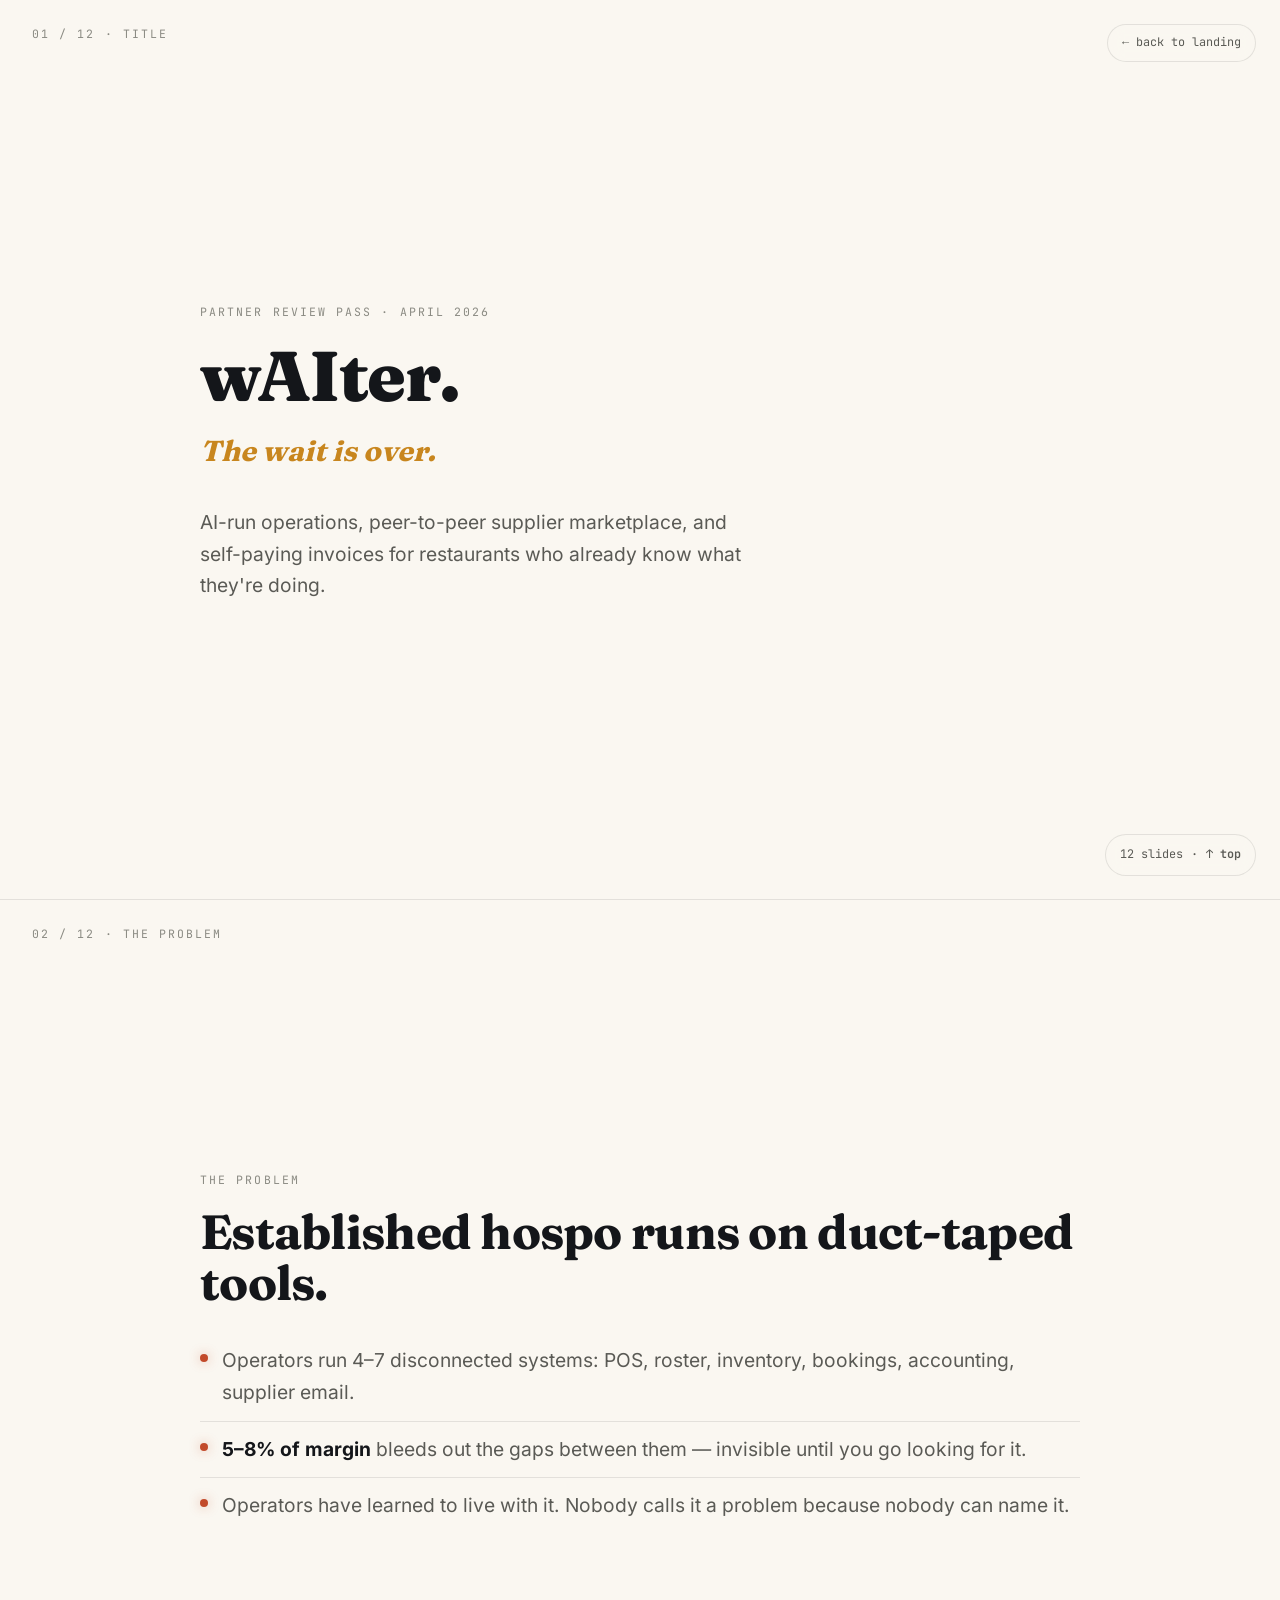
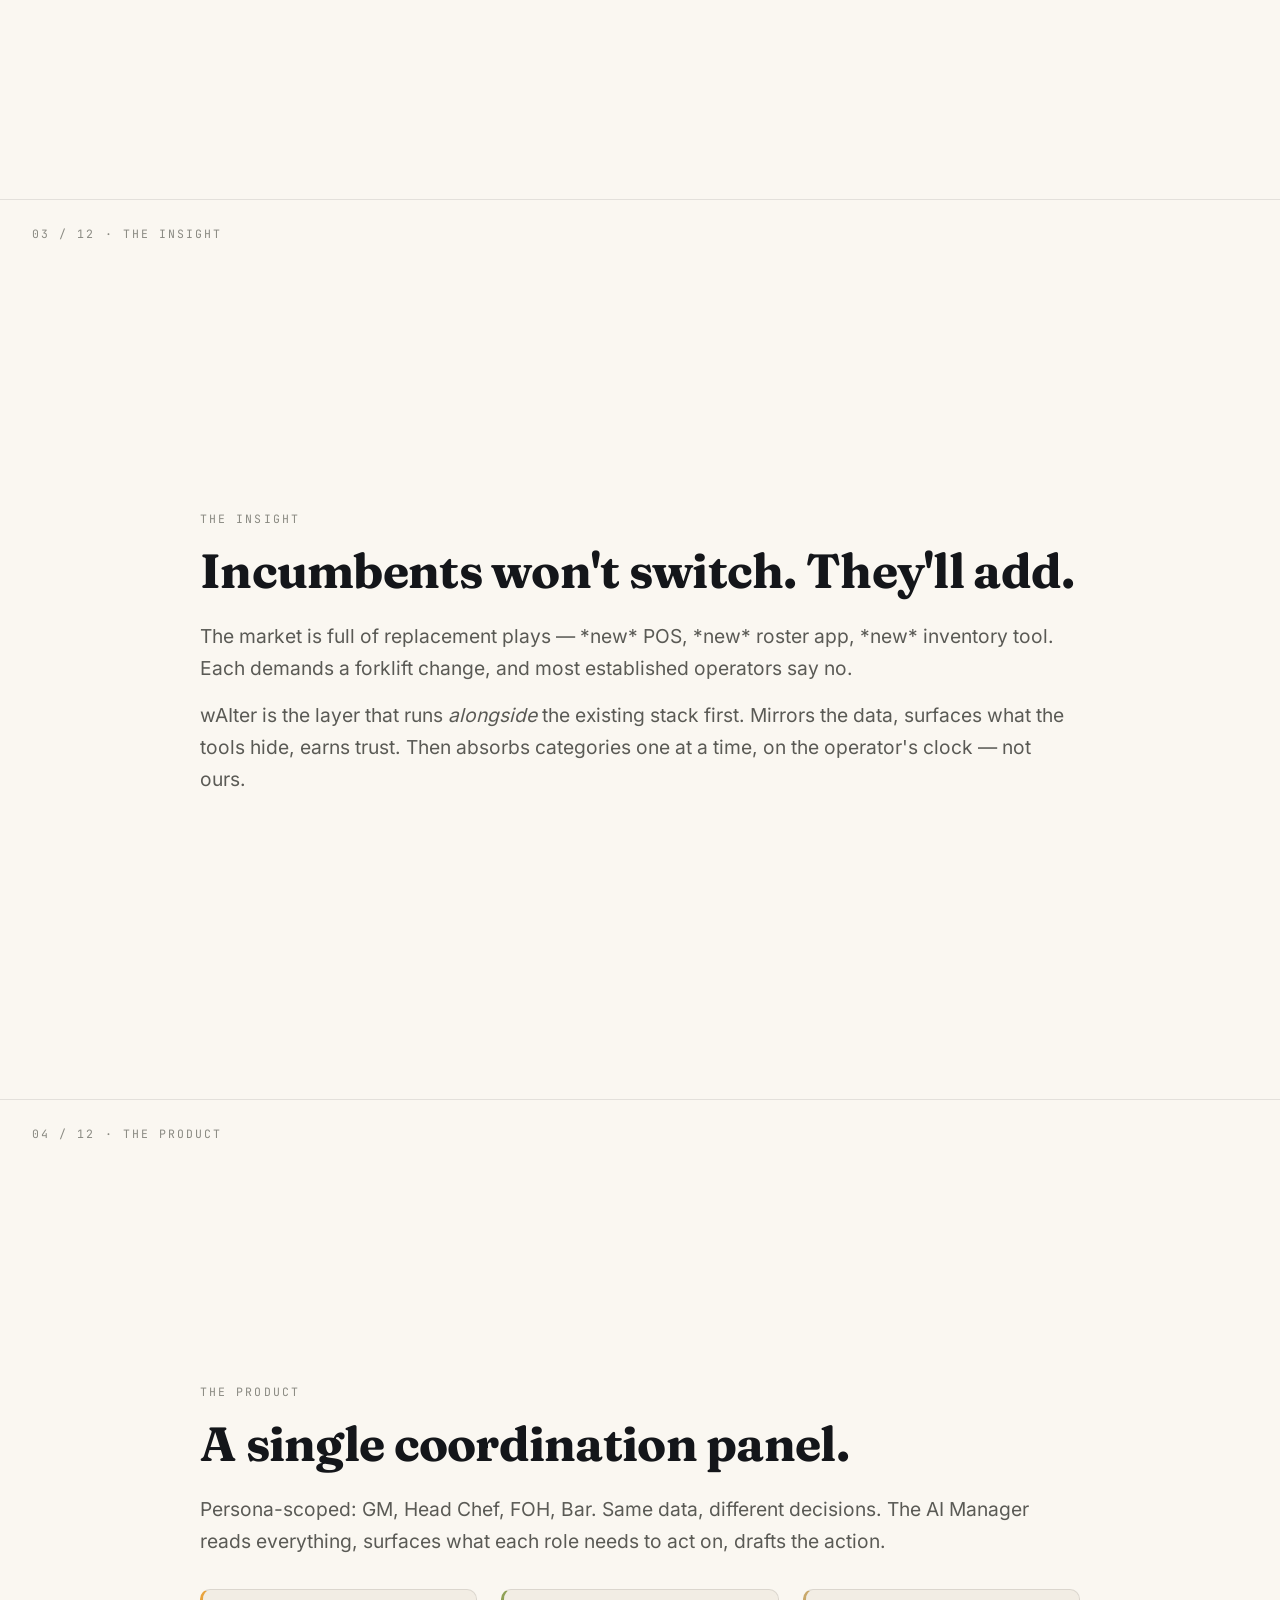
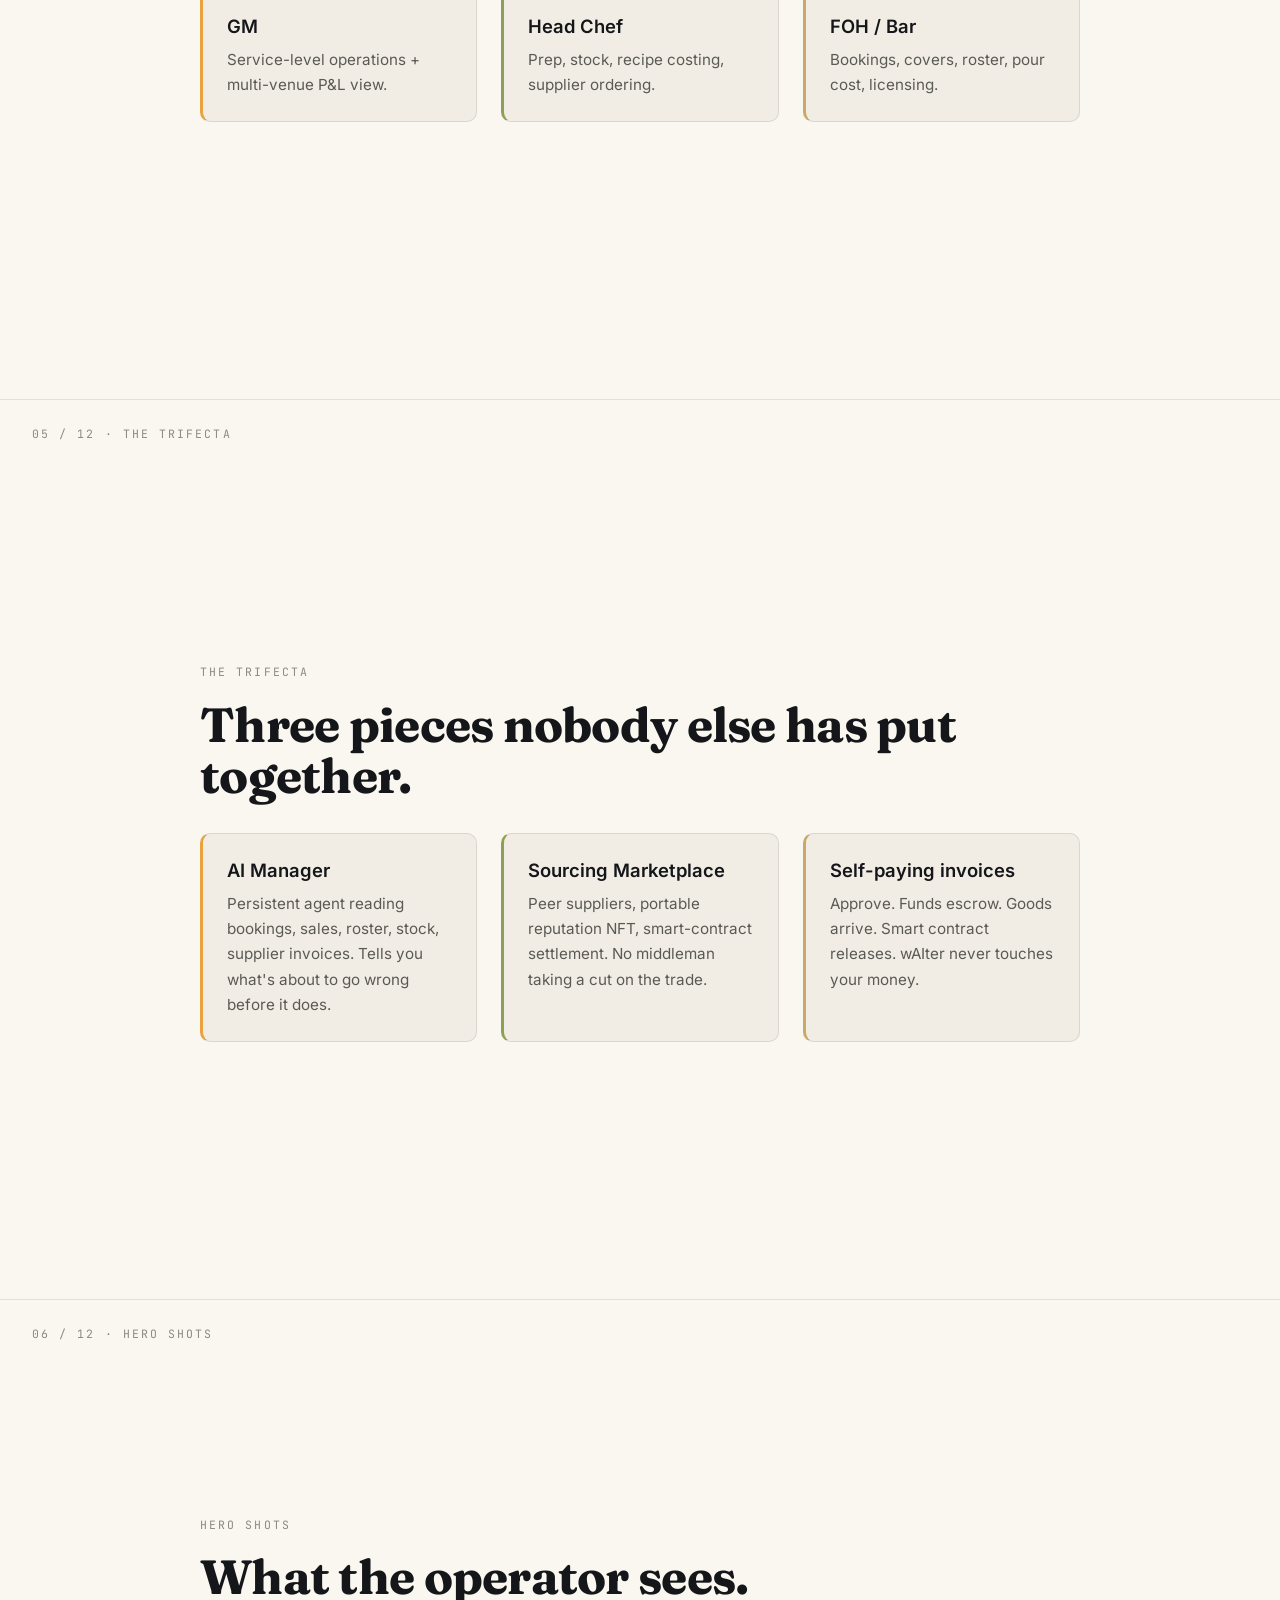
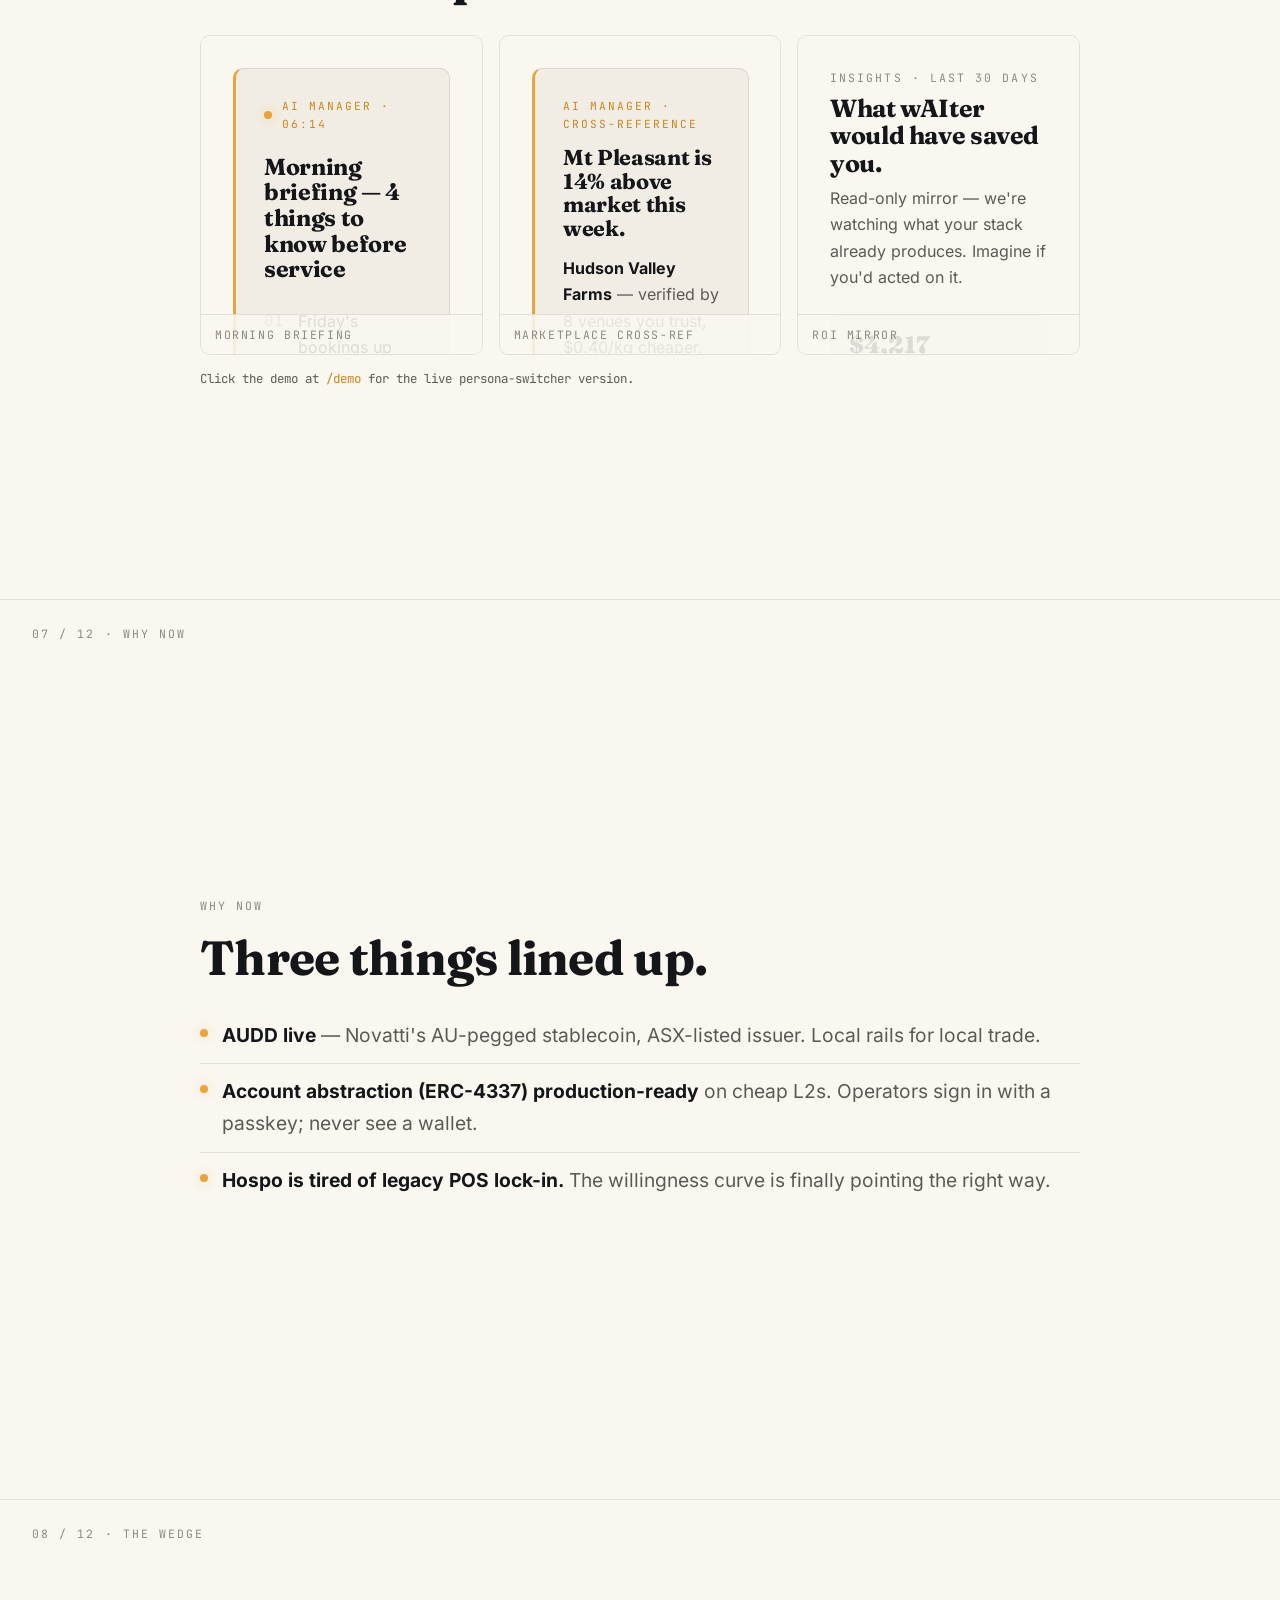
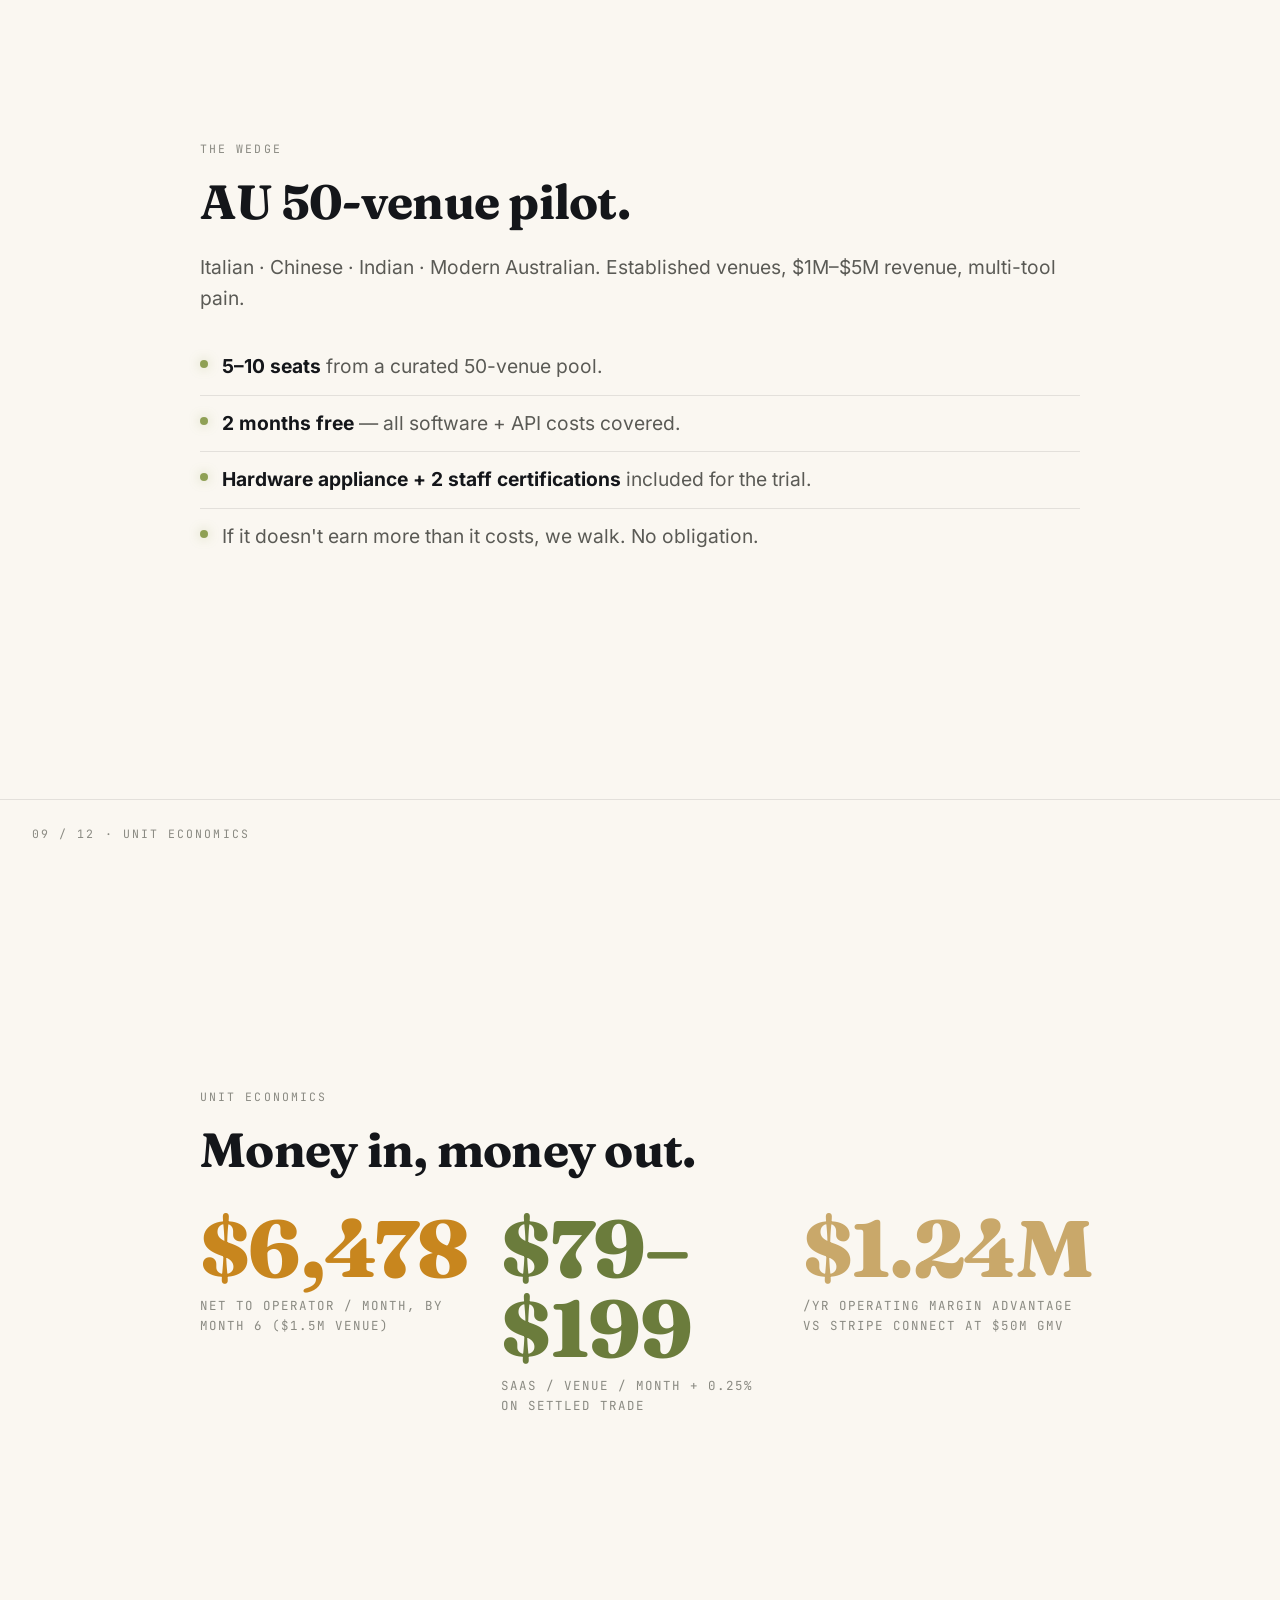
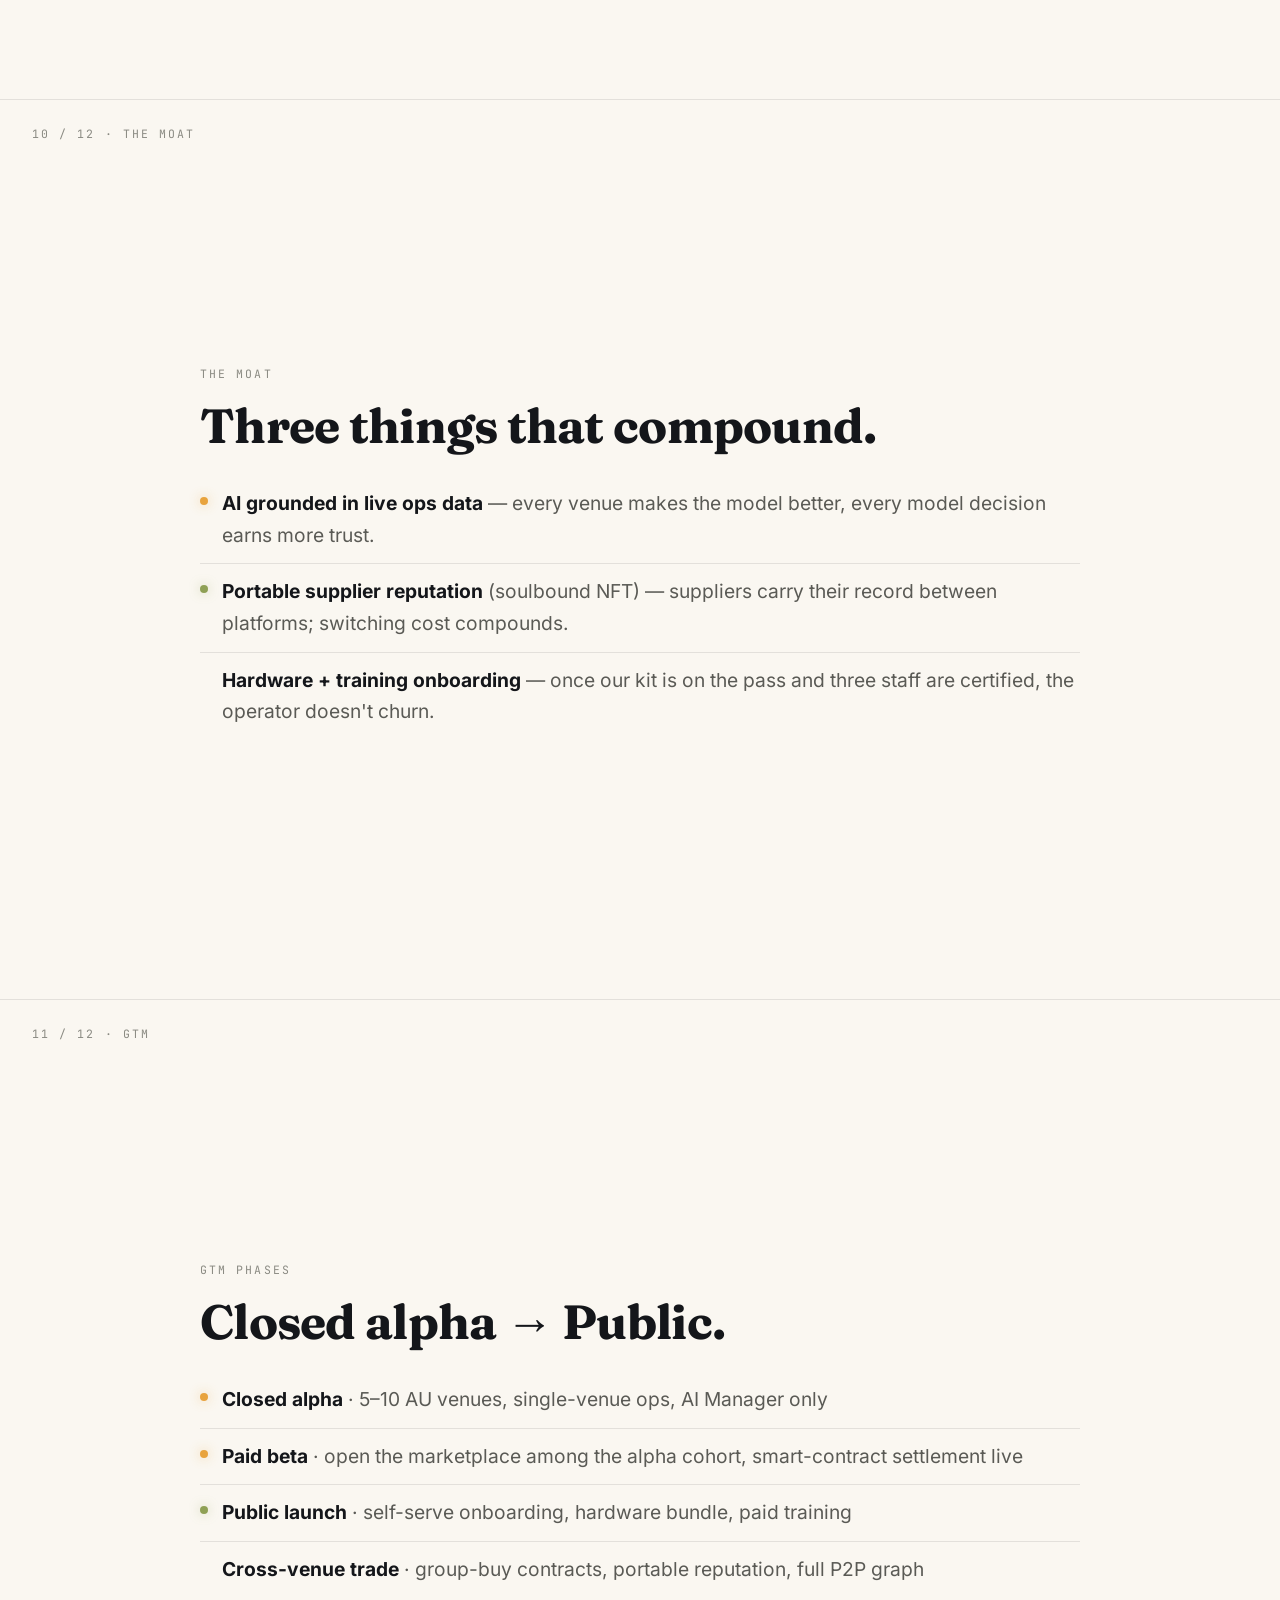
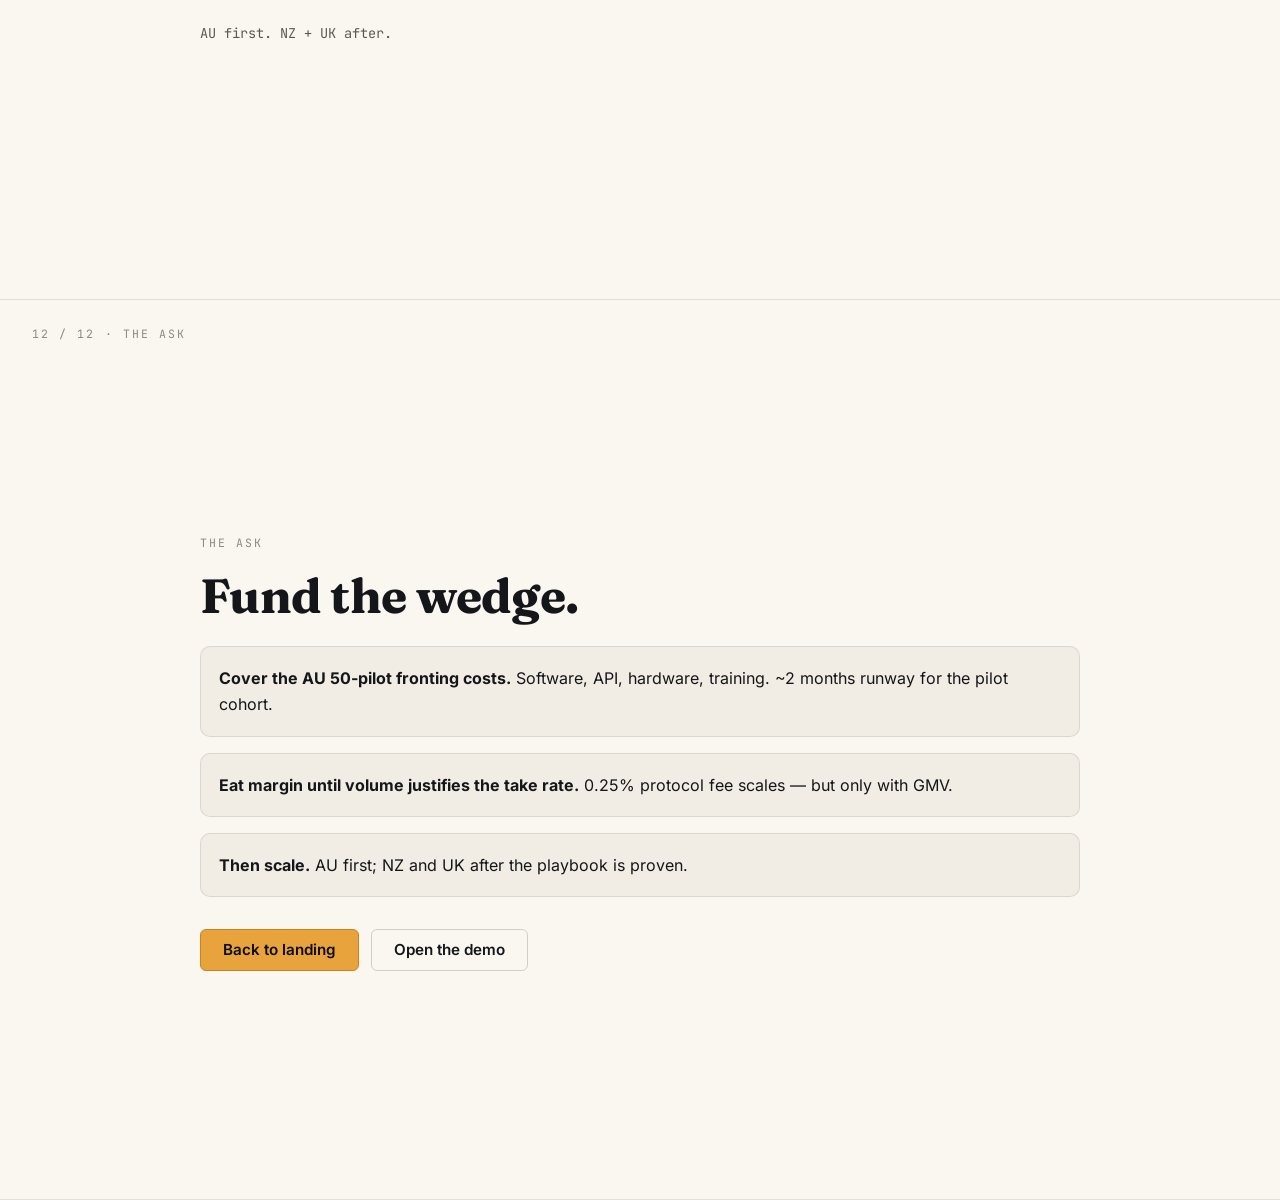
==== deck/index.html @ 63f0098a "feat(site): Phase 2 — landing + interactive demo + 12-slide deck Three artefacts shipped on the Mise" ====
<!DOCTYPE html>
<html lang="en">
<head>
  <meta charset="UTF-8">
  <meta name="viewport" content="width=device-width, initial-scale=1">
  <meta http-equiv="Content-Security-Policy" content="default-src 'self'; img-src 'self' data:; style-src 'self' 'unsafe-inline'; script-src 'self'; font-src 'self'; connect-src 'self'; frame-src 'self'; frame-ancestors 'none'; worker-src 'none'; base-uri 'self'; form-action 'self'; object-src 'none'; upgrade-insecure-requests">
  <meta name="referrer" content="no-referrer">
  <meta http-equiv="X-Content-Type-Options" content="nosniff">
  <meta name="description" content="wAIter — partner review pass. The wait is over.">
  <title>wAIter — deck · partner review pass</title>
  <link rel="stylesheet" href="../assets/styles.css">
  <link rel="icon" href="data:image/svg+xml,%3Csvg xmlns='http://www.w3.org/2000/svg' viewBox='0 0 24 24'%3E%3Ctext x='3' y='19' font-family='Georgia,serif' font-weight='800' font-size='20' fill='%230B0D0E'%3Ew%3Ctspan fill='%23E8A33D'%3EAI%3C/tspan%3E%3C/text%3E%3C/svg%3E">
  <style>
    html, body { height: 100%; }
    body { overflow-y: auto; scroll-snap-type: y mandatory; }
    @media (prefers-reduced-motion: reduce) {
      body { scroll-snap-type: none; }
    }

    .slide {
      min-height: 100vh; min-height: 100dvh;
      scroll-snap-align: start; scroll-snap-stop: always;
      padding: clamp(48px, 8vh, 96px) var(--space-5);
      display: flex; flex-direction: column; justify-content: center;
      position: relative;
      border-bottom: 1px solid var(--border);
    }
    .slide-num {
      position: absolute; top: 24px; left: 32px;
      font-family: var(--mono); font-size: 0.72rem; letter-spacing: 0.18em;
      color: var(--dim); text-transform: uppercase;
    }
    .slide-content { max-width: 880px; margin: 0 auto; width: 100%; }

    h1.slide-h { font-size: clamp(2.6rem, 6vw, 4.4rem); line-height: 1.02; margin: var(--space-4) 0 var(--space-5); }
    h2.slide-h { font-size: clamp(1.9rem, 4.4vw, 3rem); line-height: 1.06; margin: var(--space-4) 0 var(--space-5); }
    .slide p, .slide li { font-size: clamp(1.05rem, 1.8vw, 1.2rem); line-height: 1.65; color: var(--muted); }
    .slide ul { list-style: none; padding-left: 0; margin-top: var(--space-5); }
    .slide ul li { padding: 12px 0; border-bottom: 1px solid var(--border); display: flex; gap: 14px; align-items: flex-start; }
    .slide ul li:last-child { border-bottom: none; }
    .slide ul li .dot { margin-top: 9px; }

    .deck-bigstat { font-family: var(--display); font-weight: 800; font-size: clamp(3rem, 8vw, 5rem); line-height: 1; letter-spacing: -0.02em; color: var(--saffron-deep); }
    .deck-bigstat-lbl { font-family: var(--mono); font-size: 0.78rem; letter-spacing: 0.16em; color: var(--dim); text-transform: uppercase; margin-top: 8px; }

    .three-up { display: grid; grid-template-columns: repeat(auto-fit, minmax(220px, 1fr)); gap: var(--space-5); margin-top: var(--space-6); }
    .three-up .card h3 { margin-bottom: 8px; }
    .three-up .card p { font-size: 0.95rem; }

    .hero-shots { display: grid; grid-template-columns: repeat(auto-fit, minmax(280px, 1fr)); gap: var(--space-4); margin-top: var(--space-6); }
    .hero-shot { border: 1px solid var(--border); border-radius: var(--radius-3); overflow: hidden; height: 320px; position: relative; }
    .hero-shot iframe { width: 100%; height: 100%; border: 0; display: block; }
    .hero-shot-label { position: absolute; bottom: 0; left: 0; right: 0; background: color-mix(in srgb, var(--bg) 88%, transparent); padding: 10px 14px; font-family: var(--mono); font-size: 0.72rem; letter-spacing: 0.14em; color: var(--dim); text-transform: uppercase; border-top: 1px solid var(--border); }

    .deck-nav {
      position: fixed; bottom: 24px; right: 24px; z-index: 50;
      display: flex; gap: 8px; padding: 10px 14px;
      background: color-mix(in srgb, var(--bg) 88%, transparent);
      border: 1px solid var(--border); border-radius: var(--radius-pill);
      backdrop-filter: blur(8px); -webkit-backdrop-filter: blur(8px);
    }
    .deck-nav .mono { font-size: 0.74rem; color: var(--muted); }
    .deck-nav a { color: var(--saffron-deep); font-weight: 600; }

    .deck-home {
      position: fixed; top: 24px; right: 24px; z-index: 50;
      font-family: var(--mono); font-size: 0.74rem; color: var(--muted);
      padding: 8px 14px; border: 1px solid var(--border); border-radius: var(--radius-pill);
      background: color-mix(in srgb, var(--bg) 88%, transparent);
      backdrop-filter: blur(8px); -webkit-backdrop-filter: blur(8px);
    }
    .deck-home:hover { color: var(--text); border-color: var(--text); }

    .ask-grid { display: grid; gap: var(--space-4); margin-top: var(--space-5); }
    .ask-row { padding: 18px; border: 1px solid var(--border); border-radius: var(--radius-3); background: var(--surface); }
    .ask-row strong { color: var(--text); }
  </style>
</head>
<body>
  <a href="../" class="deck-home" rel="prev">← back to landing</a>

  <article>

    <!-- 1. TITLE -->
    <section class="slide" id="s-1">
      <div class="slide-num">01 / 12 · TITLE</div>
      <div class="slide-content">
        <span class="eyebrow">PARTNER REVIEW PASS · APRIL 2026</span>
        <h1 class="slide-h serif">wAIter.</h1>
        <p style="font-family: var(--display); font-style: italic; font-size: clamp(1.3rem, 3vw, 1.8rem); color: var(--saffron-deep); margin-top: -8px;">The wait is over.</p>
        <p style="margin-top: 32px; max-width: 560px;">AI-run operations, peer-to-peer supplier marketplace, and self-paying invoices for restaurants who already know what they're doing.</p>
      </div>
    </section>

    <!-- 2. PROBLEM -->
    <section class="slide" id="s-2">
      <div class="slide-num">02 / 12 · THE PROBLEM</div>
      <div class="slide-content">
        <span class="eyebrow">THE PROBLEM</span>
        <h2 class="slide-h serif">Established hospo runs on duct-taped tools.</h2>
        <ul>
          <li><span class="dot dot-ember" aria-hidden="true"></span><span>Operators run 4–7 disconnected systems: POS, roster, inventory, bookings, accounting, supplier email.</span></li>
          <li><span class="dot dot-ember" aria-hidden="true"></span><span><strong style="color: var(--text);">5–8% of margin</strong> bleeds out the gaps between them — invisible until you go looking for it.</span></li>
          <li><span class="dot dot-ember" aria-hidden="true"></span><span>Operators have learned to live with it. Nobody calls it a problem because nobody can name it.</span></li>
        </ul>
      </div>
    </section>

    <!-- 3. INSIGHT -->
    <section class="slide" id="s-3">
      <div class="slide-num">03 / 12 · THE INSIGHT</div>
      <div class="slide-content">
        <span class="eyebrow">THE INSIGHT</span>
        <h2 class="slide-h serif">Incumbents won't switch. They'll add.</h2>
        <p>The market is full of replacement plays — *new* POS, *new* roster app, *new* inventory tool. Each demands a forklift change, and most established operators say no.</p>
        <p style="margin-top: 16px;">wAIter is the layer that runs <em>alongside</em> the existing stack first. Mirrors the data, surfaces what the tools hide, earns trust. Then absorbs categories one at a time, on the operator's clock — not ours.</p>
      </div>
    </section>

    <!-- 4. PRODUCT -->
    <section class="slide" id="s-4">
      <div class="slide-num">04 / 12 · THE PRODUCT</div>
      <div class="slide-content">
        <span class="eyebrow">THE PRODUCT</span>
        <h2 class="slide-h serif">A single coordination panel.</h2>
        <p>Persona-scoped: GM, Head Chef, FOH, Bar. Same data, different decisions. The AI Manager reads everything, surfaces what each role needs to act on, drafts the action.</p>
        <div class="three-up">
          <div class="card card-saffron"><h3>GM</h3><p class="muted">Service-level operations + multi-venue P&amp;L view.</p></div>
          <div class="card card-olive"><h3>Head Chef</h3><p class="muted">Prep, stock, recipe costing, supplier ordering.</p></div>
          <div class="card card-brass"><h3>FOH / Bar</h3><p class="muted">Bookings, covers, roster, pour cost, licensing.</p></div>
        </div>
      </div>
    </section>

    <!-- 5. TRIFECTA -->
    <section class="slide" id="s-5">
      <div class="slide-num">05 / 12 · THE TRIFECTA</div>
      <div class="slide-content">
        <span class="eyebrow">THE TRIFECTA</span>
        <h2 class="slide-h serif">Three pieces nobody else has put together.</h2>
        <div class="three-up">
          <div class="card card-saffron">
            <h3>AI Manager</h3>
            <p class="muted">Persistent agent reading bookings, sales, roster, stock, supplier invoices. Tells you what's about to go wrong before it does.</p>
          </div>
          <div class="card card-olive">
            <h3>Sourcing Marketplace</h3>
            <p class="muted">Peer suppliers, portable reputation NFT, smart-contract settlement. No middleman taking a cut on the trade.</p>
          </div>
          <div class="card card-brass">
            <h3>Self-paying invoices</h3>
            <p class="muted">Approve. Funds escrow. Goods arrive. Smart contract releases. wAIter never touches your money.</p>
          </div>
        </div>
      </div>
    </section>

    <!-- 6. HERO SHOTS -->
    <section class="slide" id="s-6">
      <div class="slide-num">06 / 12 · HERO SHOTS</div>
      <div class="slide-content">
        <span class="eyebrow">HERO SHOTS</span>
        <h2 class="slide-h serif">What the operator sees.</h2>
        <div class="hero-shots">
          <div class="hero-shot">
            <iframe src="../assets/sample-screens/morning-briefing.html" title="Morning briefing" loading="lazy" sandbox="allow-same-origin"></iframe>
            <div class="hero-shot-label">MORNING BRIEFING</div>
          </div>
          <div class="hero-shot">
            <iframe src="../assets/sample-screens/marketplace.html" title="Marketplace cross-reference" loading="lazy" sandbox="allow-same-origin"></iframe>
            <div class="hero-shot-label">MARKETPLACE CROSS-REF</div>
          </div>
          <div class="hero-shot">
            <iframe src="../assets/sample-screens/roi-mirror.html" title="ROI Mirror" loading="lazy" sandbox="allow-same-origin"></iframe>
            <div class="hero-shot-label">ROI MIRROR</div>
          </div>
        </div>
        <p class="dim mono" style="margin-top: 14px; font-size: 0.78rem;">Click the demo at <a href="../demo/" style="color: var(--saffron-deep);">/demo</a> for the live persona-switcher version.</p>
      </div>
    </section>

    <!-- 7. WHY NOW -->
    <section class="slide" id="s-7">
      <div class="slide-num">07 / 12 · WHY NOW</div>
      <div class="slide-content">
        <span class="eyebrow">WHY NOW</span>
        <h2 class="slide-h serif">Three things lined up.</h2>
        <ul>
          <li><span class="dot dot-saffron" aria-hidden="true"></span><span><strong style="color: var(--text);">AUDD live</strong> — Novatti's AU-pegged stablecoin, ASX-listed issuer. Local rails for local trade.</span></li>
          <li><span class="dot dot-saffron" aria-hidden="true"></span><span><strong style="color: var(--text);">Account abstraction (ERC-4337) production-ready</strong> on cheap L2s. Operators sign in with a passkey; never see a wallet.</span></li>
          <li><span class="dot dot-saffron" aria-hidden="true"></span><span><strong style="color: var(--text);">Hospo is tired of legacy POS lock-in.</strong> The willingness curve is finally pointing the right way.</span></li>
        </ul>
      </div>
    </section>

    <!-- 8. WEDGE -->
    <section class="slide" id="s-8">
      <div class="slide-num">08 / 12 · THE WEDGE</div>
      <div class="slide-content">
        <span class="eyebrow">THE WEDGE</span>
        <h2 class="slide-h serif">AU 50-venue pilot.</h2>
        <p>Italian · Chinese · Indian · Modern Australian. Established venues, $1M–$5M revenue, multi-tool pain.</p>
        <ul style="margin-top: var(--space-5);">
          <li><span class="dot dot-olive" aria-hidden="true"></span><span><strong style="color: var(--text);">5–10 seats</strong> from a curated 50-venue pool.</span></li>
          <li><span class="dot dot-olive" aria-hidden="true"></span><span><strong style="color: var(--text);">2 months free</strong> — all software + API costs covered.</span></li>
          <li><span class="dot dot-olive" aria-hidden="true"></span><span><strong style="color: var(--text);">Hardware appliance + 2 staff certifications</strong> included for the trial.</span></li>
          <li><span class="dot dot-olive" aria-hidden="true"></span><span>If it doesn't earn more than it costs, we walk. No obligation.</span></li>
        </ul>
      </div>
    </section>

    <!-- 9. UNIT ECONOMICS -->
    <section class="slide" id="s-9">
      <div class="slide-num">09 / 12 · UNIT ECONOMICS</div>
      <div class="slide-content">
        <span class="eyebrow">UNIT ECONOMICS</span>
        <h2 class="slide-h serif">Money in, money out.</h2>
        <div class="three-up" style="margin-top: 32px;">
          <div>
            <div class="deck-bigstat">$6,478</div>
            <div class="deck-bigstat-lbl">net to operator / month, by month 6 ($1.5M venue)</div>
          </div>
          <div>
            <div class="deck-bigstat" style="color: var(--olive-deep);">$79–$199</div>
            <div class="deck-bigstat-lbl">SaaS / venue / month + 0.25% on settled trade</div>
          </div>
          <div>
            <div class="deck-bigstat" style="color: var(--brass);">$1.24M</div>
            <div class="deck-bigstat-lbl">/yr operating margin advantage vs Stripe Connect at $50M GMV</div>
          </div>
        </div>
      </div>
    </section>

    <!-- 10. MOAT -->
    <section class="slide" id="s-10">
      <div class="slide-num">10 / 12 · THE MOAT</div>
      <div class="slide-content">
        <span class="eyebrow">THE MOAT</span>
        <h2 class="slide-h serif">Three things that compound.</h2>
        <ul>
          <li><span class="dot dot-saffron" aria-hidden="true"></span><span><strong style="color: var(--text);">AI grounded in live ops data</strong> — every venue makes the model better, every model decision earns more trust.</span></li>
          <li><span class="dot dot-olive" aria-hidden="true"></span><span><strong style="color: var(--text);">Portable supplier reputation</strong> (soulbound NFT) — suppliers carry their record between platforms; switching cost compounds.</span></li>
          <li><span class="dot dot-brass" aria-hidden="true"></span><span><strong style="color: var(--text);">Hardware + training onboarding</strong> — once our kit is on the pass and three staff are certified, the operator doesn't churn.</span></li>
        </ul>
      </div>
    </section>

    <!-- 11. GTM -->
    <section class="slide" id="s-11">
      <div class="slide-num">11 / 12 · GTM</div>
      <div class="slide-content">
        <span class="eyebrow">GTM PHASES</span>
        <h2 class="slide-h serif">Closed alpha → Public.</h2>
        <ul>
          <li><span class="dot dot-saffron" aria-hidden="true"></span><span><strong style="color: var(--text);">Closed alpha</strong> · 5–10 AU venues, single-venue ops, AI Manager only</span></li>
          <li><span class="dot dot-saffron" aria-hidden="true"></span><span><strong style="color: var(--text);">Paid beta</strong> · open the marketplace among the alpha cohort, smart-contract settlement live</span></li>
          <li><span class="dot dot-olive" aria-hidden="true"></span><span><strong style="color: var(--text);">Public launch</strong> · self-serve onboarding, hardware bundle, paid training</span></li>
          <li><span class="dot dot-brass" aria-hidden="true"></span><span><strong style="color: var(--text);">Cross-venue trade</strong> · group-buy contracts, portable reputation, full P2P graph</span></li>
        </ul>
        <p class="dim mono" style="margin-top: 24px; font-size: 0.85rem;">AU first. NZ + UK after.</p>
      </div>
    </section>

    <!-- 12. ASK -->
    <section class="slide" id="s-12">
      <div class="slide-num">12 / 12 · THE ASK</div>
      <div class="slide-content">
        <span class="eyebrow">THE ASK</span>
        <h2 class="slide-h serif">Fund the wedge.</h2>
        <div class="ask-grid">
          <div class="ask-row"><strong>Cover the AU 50-pilot fronting costs.</strong> Software, API, hardware, training. ~2 months runway for the pilot cohort.</div>
          <div class="ask-row"><strong>Eat margin until volume justifies the take rate.</strong> 0.25% protocol fee scales — but only with GMV.</div>
          <div class="ask-row"><strong>Then scale.</strong> AU first; NZ and UK after the playbook is proven.</div>
        </div>
        <div style="margin-top: 32px; display: flex; gap: 12px; flex-wrap: wrap;">
          <a class="btn btn-primary" href="../">Back to landing</a>
          <a class="btn btn-ghost" href="../demo/">Open the demo</a>
        </div>
      </div>
    </section>

  </article>

  <nav class="deck-nav" aria-label="Deck nav">
    <span class="mono">12 slides</span>
    <span class="mono dim">·</span>
    <a class="mono" href="#s-1">↑ top</a>
  </nav>
</body>
</html>
---- assets/styles.css ----
/* ============================================================
   wAIter — Mise en place
   The brand foundation. Every other file consumes these tokens.
   ============================================================ */

/* ---------- Self-hosted fonts (no third-party CDN) ---------- */

@font-face {
  font-family: 'Fraunces';
  font-style: normal;
  font-weight: 700;
  font-display: swap;
  src: url('./fonts/fraunces-latin-700-normal.woff2') format('woff2');
  unicode-range: U+0000-00FF, U+0131, U+0152-0153, U+02BB-02BC, U+02C6, U+02DA, U+02DC, U+0304, U+0308, U+0329, U+2000-206F, U+2074, U+20AC, U+2122, U+2191, U+2193, U+2212, U+2215, U+FEFF, U+FFFD;
}
@font-face {
  font-family: 'Fraunces';
  font-style: normal;
  font-weight: 800;
  font-display: swap;
  src: url('./fonts/fraunces-latin-800-normal.woff2') format('woff2');
}
@font-face {
  font-family: 'Inter';
  font-style: normal;
  font-weight: 400;
  font-display: swap;
  src: url('./fonts/inter-latin-400-normal.woff2') format('woff2');
}
@font-face {
  font-family: 'Inter';
  font-style: normal;
  font-weight: 500;
  font-display: swap;
  src: url('./fonts/inter-latin-500-normal.woff2') format('woff2');
}
@font-face {
  font-family: 'Inter';
  font-style: normal;
  font-weight: 600;
  font-display: swap;
  src: url('./fonts/inter-latin-600-normal.woff2') format('woff2');
}
@font-face {
  font-family: 'Inter';
  font-style: normal;
  font-weight: 700;
  font-display: swap;
  src: url('./fonts/inter-latin-700-normal.woff2') format('woff2');
}
@font-face {
  font-family: 'JetBrains Mono';
  font-style: normal;
  font-weight: 400;
  font-display: swap;
  src: url('./fonts/jetbrains-mono-latin-400-normal.woff2') format('woff2');
}
@font-face {
  font-family: 'JetBrains Mono';
  font-style: normal;
  font-weight: 600;
  font-display: swap;
  src: url('./fonts/jetbrains-mono-latin-600-normal.woff2') format('woff2');
}

/* ---------- Tokens ---------- */

:root {
  /* Surfaces (dark) */
  --ink:        #0B0D0E;
  --char:       #14161A;
  --steel:      #1F2227;
  --graphite:   #2A2D33;

  /* Surfaces (light) */
  --bone:       #F2EDE4;
  --paper:      #FAF7F1;

  /* Type — light theme (default) */
  --text:       #14161A;
  --muted:      #5A5A55;
  --dim:        #8A8A82;
  --bg:         var(--paper);
  --surface:    var(--bone);
  --border:     rgba(20, 22, 26, 0.10);
  --border-strong: rgba(20, 22, 26, 0.18);

  /* Signature accents */
  --saffron:    #E8A33D;
  --saffron-deep: #C8861E;
  --ember:      #C24A2A;
  --olive:      #8FA055;
  --olive-deep: #6B7C3C;
  --brass:      #C9A86A;

  /* Type stacks */
  --display: 'Fraunces', Georgia, 'Times New Roman', serif;
  --body:    'Inter', system-ui, -apple-system, BlinkMacSystemFont, 'Segoe UI', sans-serif;
  --mono:    'JetBrains Mono', ui-monospace, 'SF Mono', Menlo, Consolas, monospace;

  /* Scale */
  --space-1: 4px;
  --space-2: 8px;
  --space-3: 12px;
  --space-4: 16px;
  --space-5: 24px;
  --space-6: 32px;
  --space-7: 48px;
  --space-8: 64px;
  --space-9: 96px;

  /* Radii */
  --radius-1: 3px;
  --radius-2: 6px;
  --radius-3: 10px;
  --radius-pill: 100px;

  /* Motion */
  --ease: cubic-bezier(0.2, 0.8, 0.2, 1);
  --t-quick: 120ms;
  --t-base: 240ms;
  --t-slow: 480ms;

  /* Layout */
  --wrap-narrow: 760px;
  --wrap: 880px;
  --wrap-wide: 1200px;
}

@media (prefers-color-scheme: dark) {
  :root {
    --text:       #ECE6DA;
    --muted:      #A29C90;
    --dim:        #6F6A60;
    --bg:         var(--ink);
    --surface:    var(--char);
    --border:     rgba(242, 237, 228, 0.10);
    --border-strong: rgba(242, 237, 228, 0.18);
  }
}

/* ---------- Reset ---------- */

*, *::before, *::after { box-sizing: border-box; margin: 0; padding: 0; }
html { scroll-behavior: smooth; -webkit-text-size-adjust: 100%; }
body {
  font-family: var(--body);
  font-size: 16px;
  font-weight: 400;
  line-height: 1.65;
  color: var(--text);
  background: var(--bg);
  -webkit-font-smoothing: antialiased;
  text-rendering: optimizeLegibility;
}
img, svg { max-width: 100%; display: block; }
button, input, select, textarea {
  font: inherit;
  color: inherit;
}
a { color: inherit; text-decoration: none; }

/* ---------- Type scale ---------- */

.eyebrow {
  font-family: var(--mono);
  font-size: 0.72rem;
  font-weight: 500;
  text-transform: uppercase;
  letter-spacing: 0.18em;
  color: var(--dim);
}

h1, .h1 {
  font-family: var(--display);
  font-weight: 800;
  font-size: clamp(2.4rem, 5.5vw, 3.8rem);
  line-height: 1.04;
  letter-spacing: -0.02em;
  color: var(--text);
}

h2, .h2 {
  font-family: var(--display);
  font-weight: 700;
  font-size: clamp(1.75rem, 3.5vw, 2.4rem);
  line-height: 1.1;
  letter-spacing: -0.015em;
}

h3, .h3 {
  font-family: var(--body);
  font-weight: 600;
  font-size: 1.15rem;
  line-height: 1.35;
}

p { color: var(--text); }
.muted { color: var(--muted); }
.dim   { color: var(--dim); }
.mono  { font-family: var(--mono); }
.serif { font-family: var(--display); }

/* ---------- Layout primitives ---------- */

.wrap        { max-width: var(--wrap); margin: 0 auto; padding: 0 var(--space-5); }
.wrap-narrow { max-width: var(--wrap-narrow); margin: 0 auto; padding: 0 var(--space-5); }
.wrap-wide   { max-width: var(--wrap-wide); margin: 0 auto; padding: 0 var(--space-5); }

.stack > * + *      { margin-top: var(--space-4); }
.stack-lg > * + *   { margin-top: var(--space-6); }
.stack-xl > * + *   { margin-top: var(--space-8); }

.row {
  display: flex;
  flex-wrap: wrap;
  gap: var(--space-4);
  align-items: center;
}

.grid-3 {
  display: grid;
  grid-template-columns: repeat(auto-fit, minmax(240px, 1fr));
  gap: var(--space-5);
}

section.section {
  padding: var(--space-9) 0;
  border-bottom: 1px solid var(--border);
}
section.section:last-of-type { border-bottom: none; }

@media (max-width: 640px) {
  section.section { padding: var(--space-7) 0; }
}

/* ---------- Atoms ---------- */

.btn {
  display: inline-flex;
  align-items: center;
  gap: var(--space-2);
  padding: 12px 22px;
  font-family: var(--body);
  font-size: 0.95rem;
  font-weight: 600;
  line-height: 1;
  border: 1px solid transparent;
  border-radius: var(--radius-2);
  cursor: pointer;
  transition: all var(--t-base) var(--ease);
  background: var(--text);
  color: var(--bg);
}
.btn:hover { transform: translateY(-1px); }
.btn:focus-visible { outline: 2px solid var(--saffron); outline-offset: 3px; }

.btn-primary { background: var(--saffron); color: var(--ink); border-color: var(--saffron-deep); }
.btn-primary:hover { background: var(--saffron-deep); color: var(--ink); }

.btn-ghost {
  background: transparent;
  color: var(--text);
  border-color: var(--border-strong);
}
.btn-ghost:hover { background: var(--surface); }

.btn-mono { font-family: var(--mono); font-size: 0.78rem; padding: 10px 18px; }

.pill {
  display: inline-block;
  padding: 4px 12px;
  font-family: var(--mono);
  font-size: 0.7rem;
  font-weight: 500;
  letter-spacing: 0.08em;
  text-transform: uppercase;
  border: 1px solid var(--border-strong);
  border-radius: var(--radius-pill);
  color: var(--muted);
  background: transparent;
}
.pill-saffron { border-color: var(--saffron); color: var(--saffron-deep); }
.pill-olive   { border-color: var(--olive); color: var(--olive-deep); }
.pill-ember   { border-color: var(--ember); color: var(--ember); }
.pill-brass   { border-color: var(--brass); color: var(--brass); }

.dot {
  display: inline-block;
  width: 8px;
  height: 8px;
  border-radius: 50%;
  flex-shrink: 0;
}
.dot-saffron { background: var(--saffron); box-shadow: 0 0 12px rgba(232, 163, 61, 0.45); }
.dot-olive   { background: var(--olive);   box-shadow: 0 0 12px rgba(143, 160, 85, 0.40); }
.dot-ember   { background: var(--ember);   box-shadow: 0 0 12px rgba(194, 74, 42, 0.40); }
.dot-dim     { background: var(--dim); }

.card {
  background: var(--surface);
  border: 1px solid var(--border);
  border-radius: var(--radius-3);
  padding: var(--space-5);
  transition: border-color var(--t-base) var(--ease);
}
.card:hover { border-color: var(--border-strong); }

.card-saffron { border-left: 3px solid var(--saffron); }
.card-olive   { border-left: 3px solid var(--olive); }
.card-ember   { border-left: 3px solid var(--ember); }
.card-brass   { border-left: 3px solid var(--brass); }

.kpi {
  font-family: var(--display);
  font-weight: 800;
  font-size: clamp(1.8rem, 4vw, 2.6rem);
  line-height: 1;
  letter-spacing: -0.015em;
  color: var(--text);
}
.kpi-label {
  font-family: var(--mono);
  font-size: 0.72rem;
  font-weight: 500;
  text-transform: uppercase;
  letter-spacing: 0.12em;
  color: var(--dim);
  margin-top: var(--space-2);
}

.input, .select {
  width: 100%;
  padding: 12px 14px;
  font-family: var(--body);
  font-size: 0.98rem;
  background: var(--bg);
  color: var(--text);
  border: 1px solid var(--border-strong);
  border-radius: var(--radius-2);
  transition: border-color var(--t-base) var(--ease);
}
.input:focus, .select:focus {
  outline: none;
  border-color: var(--saffron);
  box-shadow: 0 0 0 3px rgba(232, 163, 61, 0.18);
}

.range {
  width: 100%;
  -webkit-appearance: none;
  appearance: none;
  height: 4px;
  background: var(--border-strong);
  border-radius: 2px;
  outline: none;
}
.range::-webkit-slider-thumb {
  -webkit-appearance: none;
  appearance: none;
  width: 18px;
  height: 18px;
  border-radius: 50%;
  background: var(--saffron);
  border: 2px solid var(--bg);
  box-shadow: 0 0 0 1px var(--saffron-deep);
  cursor: pointer;
}
.range::-moz-range-thumb {
  width: 18px;
  height: 18px;
  border-radius: 50%;
  background: var(--saffron);
  border: 2px solid var(--bg);
  box-shadow: 0 0 0 1px var(--saffron-deep);
  cursor: pointer;
}
.range:focus-visible { box-shadow: 0 0 0 3px rgba(232, 163, 61, 0.18); }

.label {
  display: block;
  font-family: var(--mono);
  font-size: 0.72rem;
  font-weight: 500;
  text-transform: uppercase;
  letter-spacing: 0.14em;
  color: var(--dim);
  margin-bottom: var(--space-2);
}

.section-title {
  font-family: var(--mono);
  font-size: 0.72rem;
  font-weight: 500;
  text-transform: uppercase;
  letter-spacing: 0.18em;
  color: var(--dim);
  margin-bottom: var(--space-5);
}

/* ---------- Shared chrome (consumed by index.html + demo/index.html) ---------- */

.site-header {
  position: sticky;
  top: 0;
  z-index: 50;
  background: color-mix(in srgb, var(--bg) 88%, transparent);
  backdrop-filter: saturate(140%) blur(10px);
  -webkit-backdrop-filter: saturate(140%) blur(10px);
  border-bottom: 1px solid var(--border);
}
.site-header .wrap-wide {
  display: flex;
  align-items: center;
  justify-content: space-between;
  padding-top: var(--space-3);
  padding-bottom: var(--space-3);
  gap: var(--space-5);
}
.site-header .brand { display: flex; align-items: center; gap: var(--space-2); }
.site-header .brand img, .site-header .brand svg { height: 22px; width: auto; }

.site-nav {
  display: flex;
  align-items: center;
  gap: var(--space-5);
}
.site-nav a {
  font-family: var(--mono);
  font-size: 0.74rem;
  font-weight: 500;
  letter-spacing: 0.06em;
  color: var(--dim);
  transition: color var(--t-quick) var(--ease);
}
.site-nav a:hover, .site-nav a:focus-visible { color: var(--saffron); }

@media (max-width: 720px) {
  .site-nav .nav-links { display: none; }
}

.site-footer {
  padding: var(--space-7) 0;
  border-top: 1px solid var(--border);
  background: var(--surface);
}
.site-footer .footer-row {
  display: flex;
  flex-wrap: wrap;
  justify-content: space-between;
  align-items: center;
  gap: var(--space-4);
}
.site-footer .footer-meta {
  font-family: var(--mono);
  font-size: 0.72rem;
  color: var(--dim);
}

/* ---------- Hero ---------- */

.hero {
  padding: var(--space-9) 0 var(--space-8);
  text-align: left;
}
.hero h1 { margin-top: var(--space-3); }
.hero .subhead {
  margin-top: var(--space-5);
  font-size: 1.18rem;
  color: var(--muted);
  max-width: 640px;
  line-height: 1.6;
}
.hero .ctas {
  margin-top: var(--space-6);
  display: flex;
  flex-wrap: wrap;
  gap: var(--space-3);
}

/* ---------- Demo banner (sticky strip) ---------- */

.demo-banner {
  background: var(--saffron);
  color: var(--ink);
  text-align: center;
  font-family: var(--mono);
  font-size: 0.72rem;
  font-weight: 600;
  letter-spacing: 0.12em;
  padding: 6px var(--space-4);
  text-transform: uppercase;
}

/* ---------- A11y ---------- */

:focus-visible { outline: 2px solid var(--saffron); outline-offset: 3px; }

@media (prefers-reduced-motion: reduce) {
  *, *::before, *::after {
    animation-duration: 0.01ms !important;
    animation-iteration-count: 1 !important;
    transition-duration: 0.01ms !important;
    scroll-behavior: auto !important;
  }
}

.skip-link {
  position: absolute;
  left: -10000px;
  top: var(--space-3);
  background: var(--text);
  color: var(--bg);
  padding: 10px 16px;
  border-radius: var(--radius-2);
  font-weight: 600;
  z-index: 100;
}
.skip-link:focus {
  left: var(--space-3);
}

.sr-only {
  position: absolute;
  width: 1px; height: 1px;
  padding: 0; margin: -1px;
  overflow: hidden; clip: rect(0, 0, 0, 0);
  white-space: nowrap; border: 0;
}
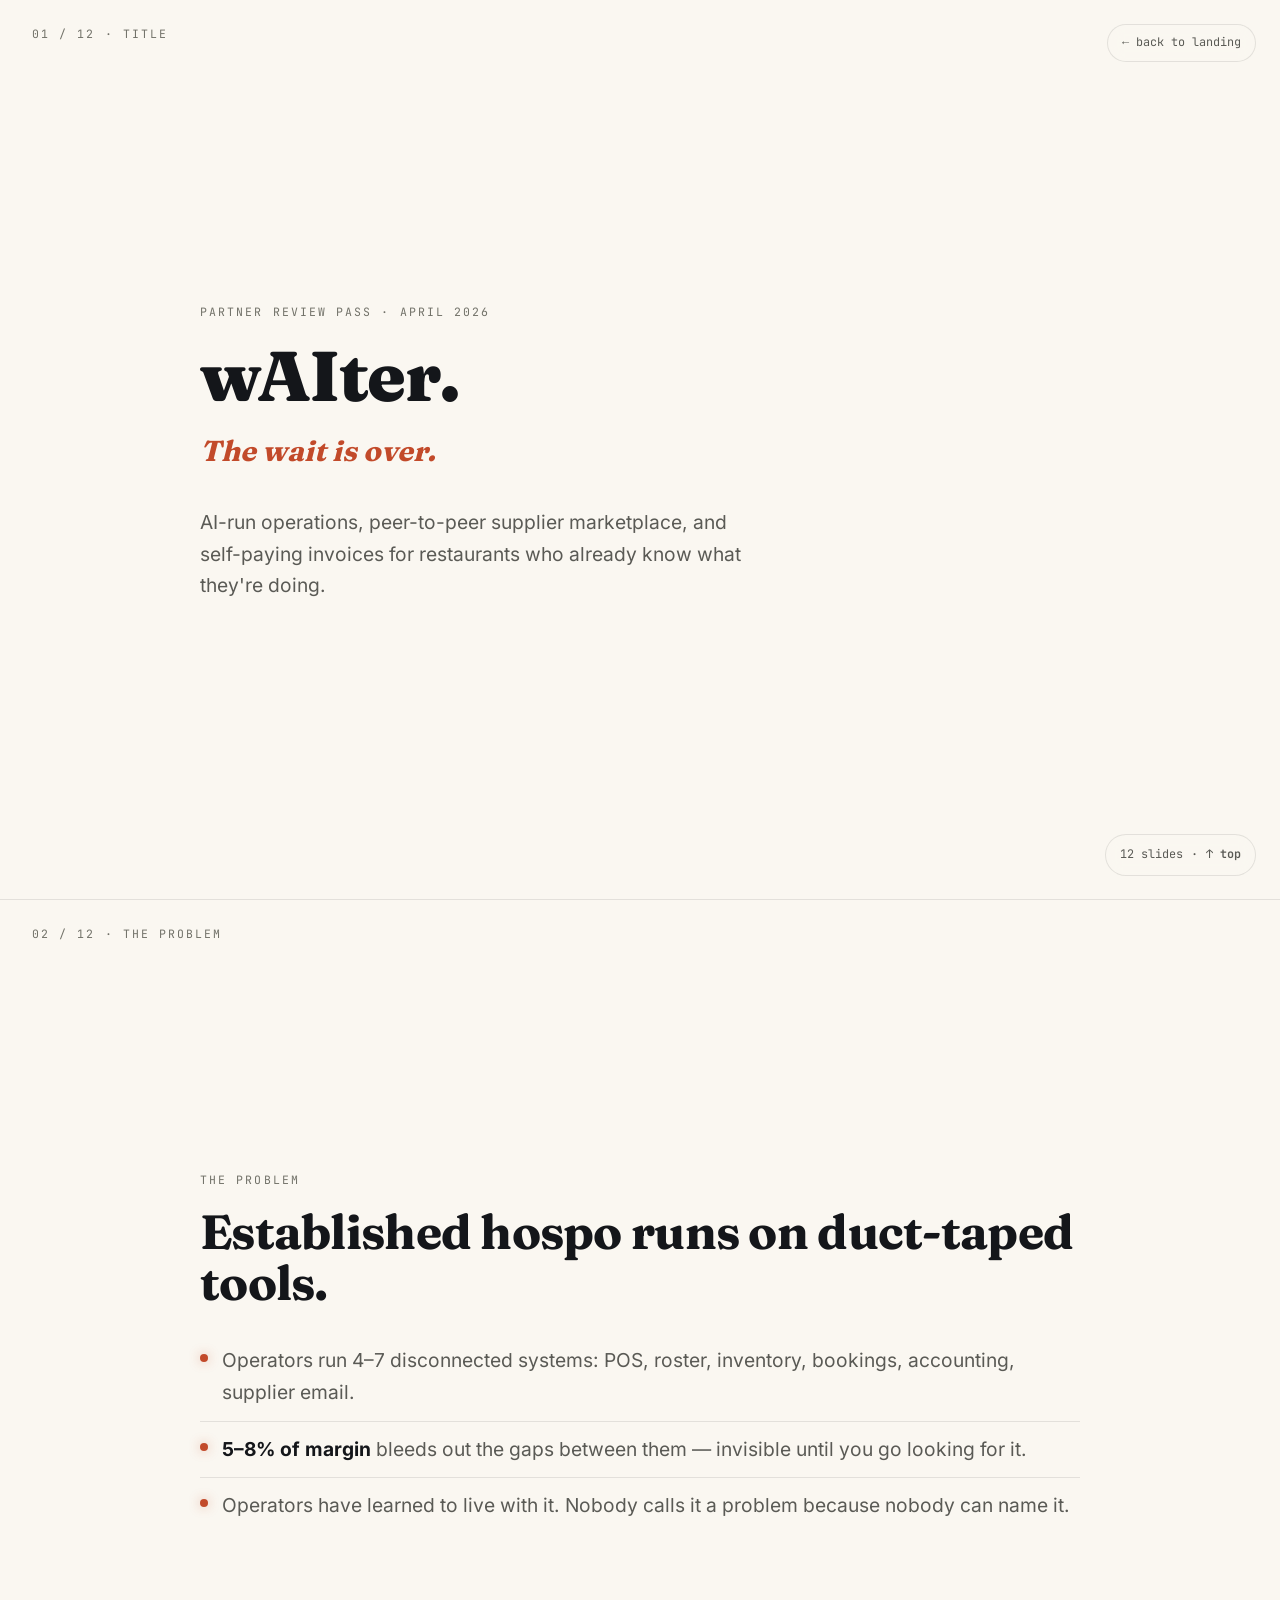
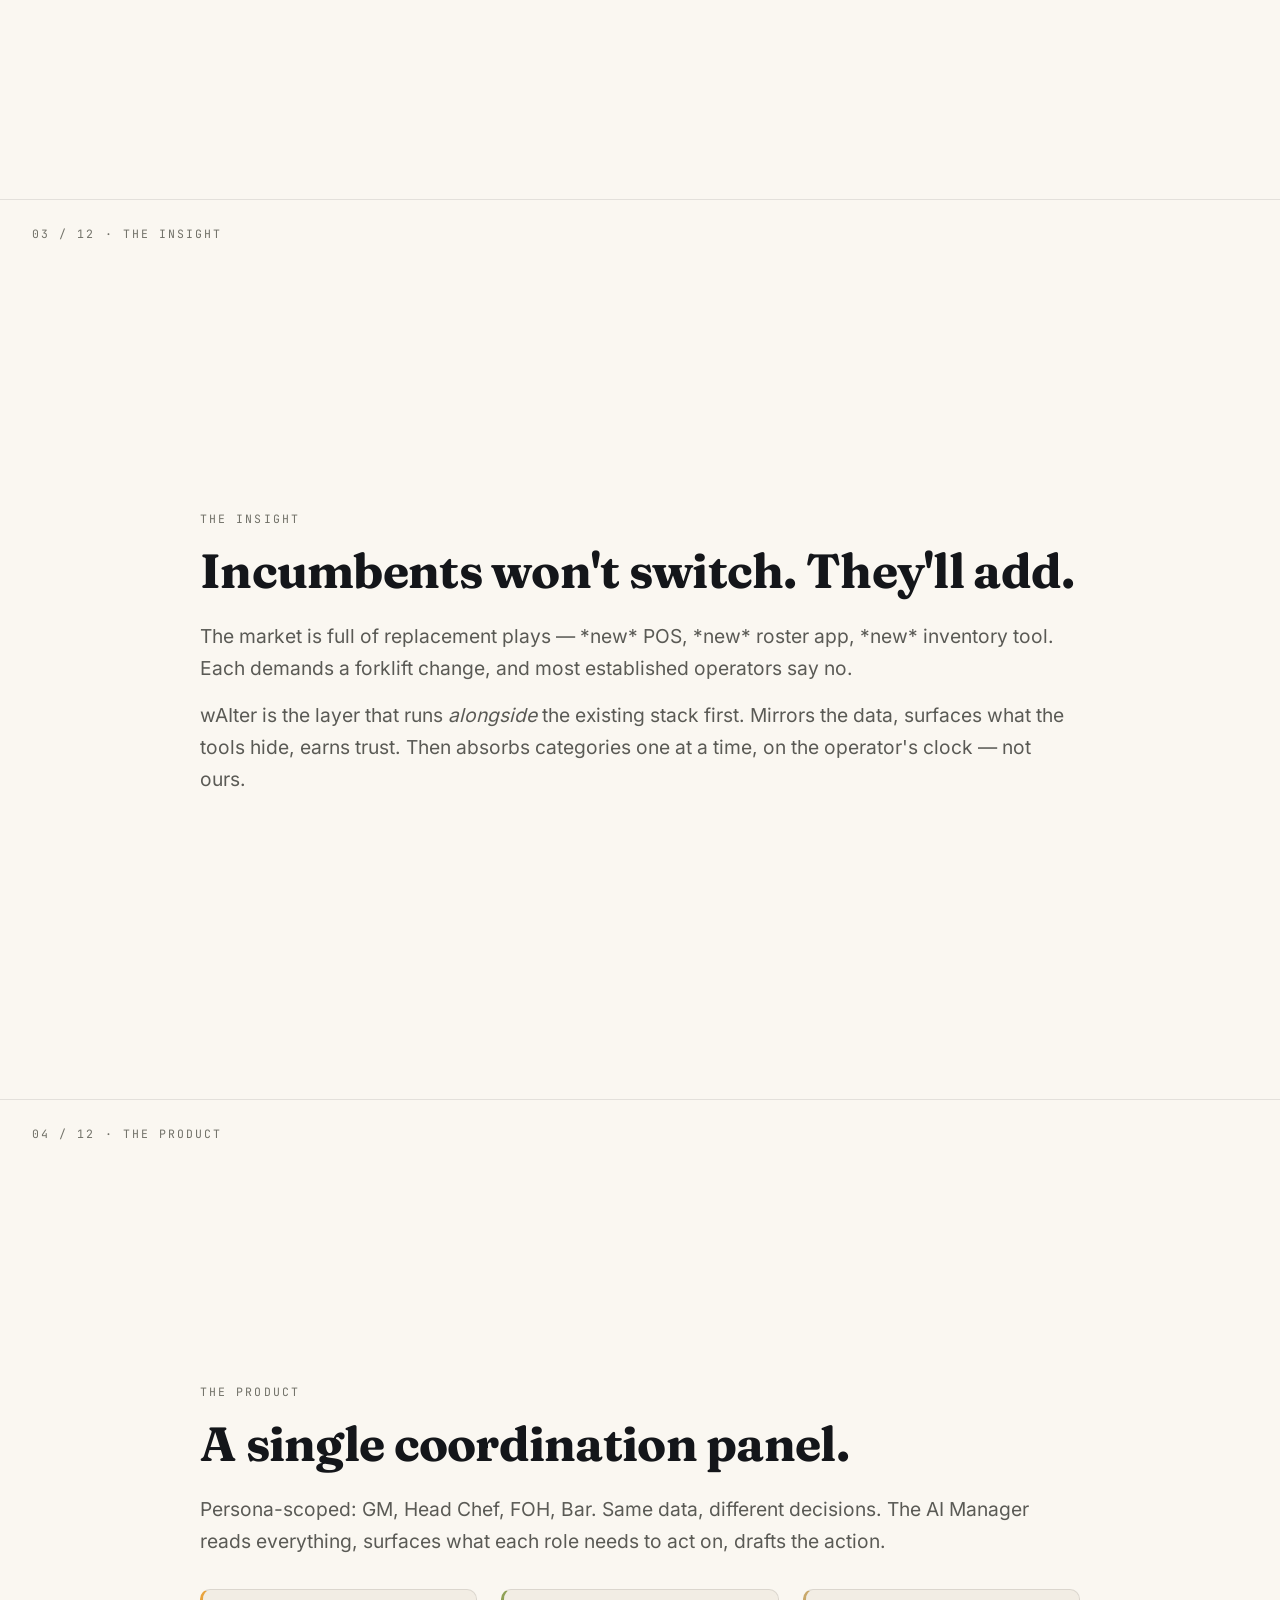
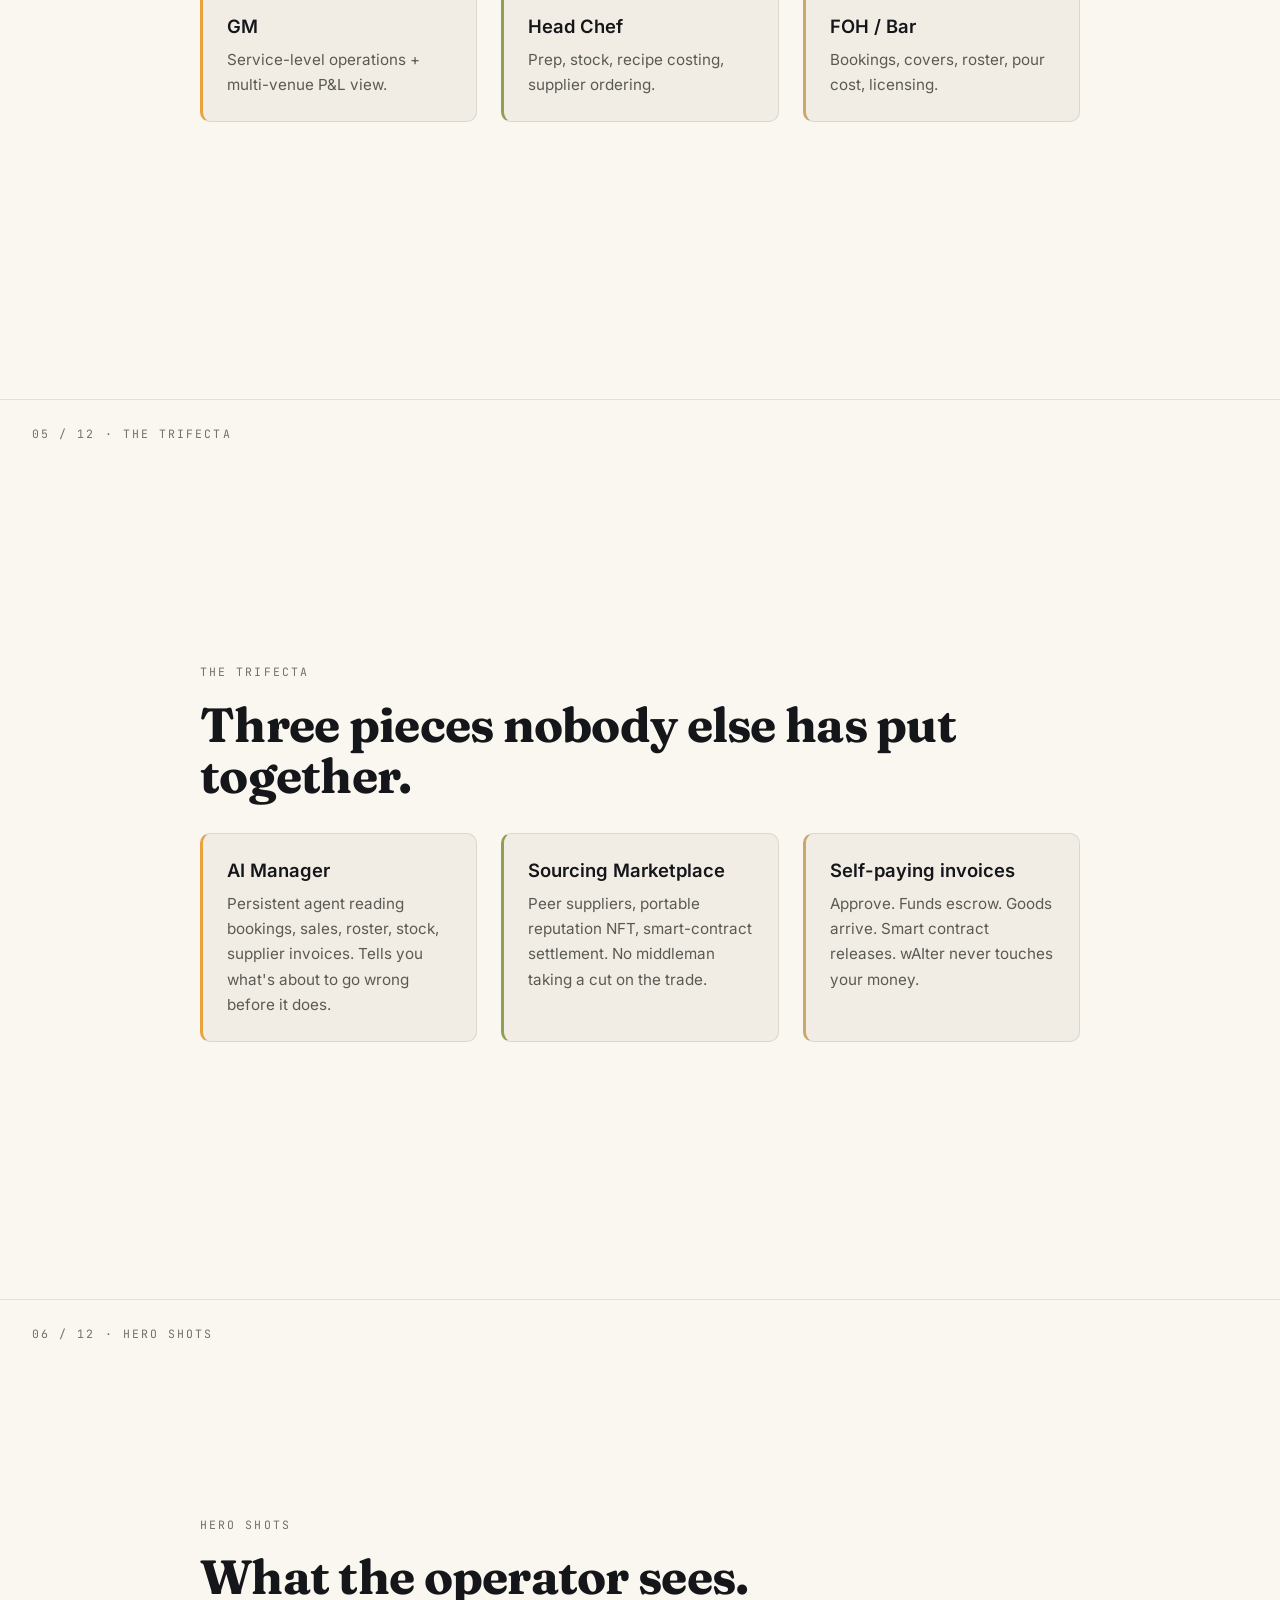
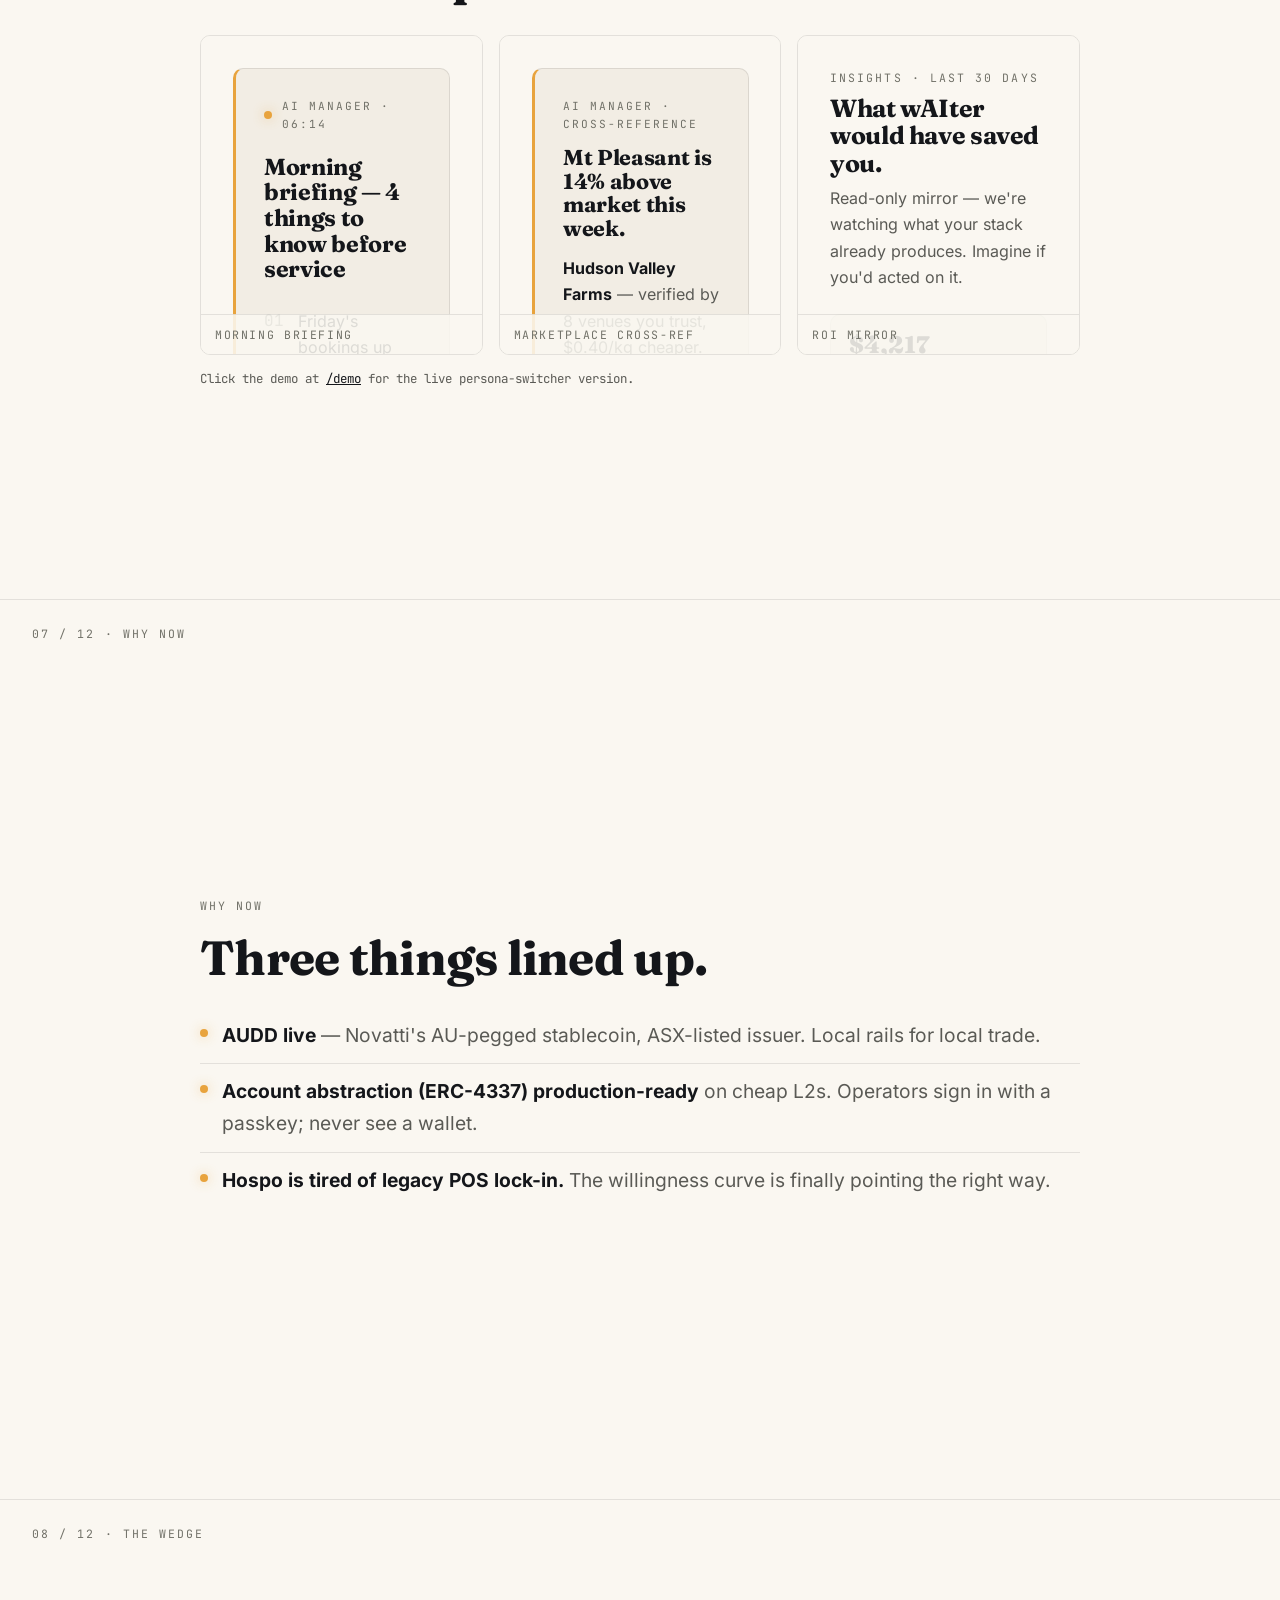
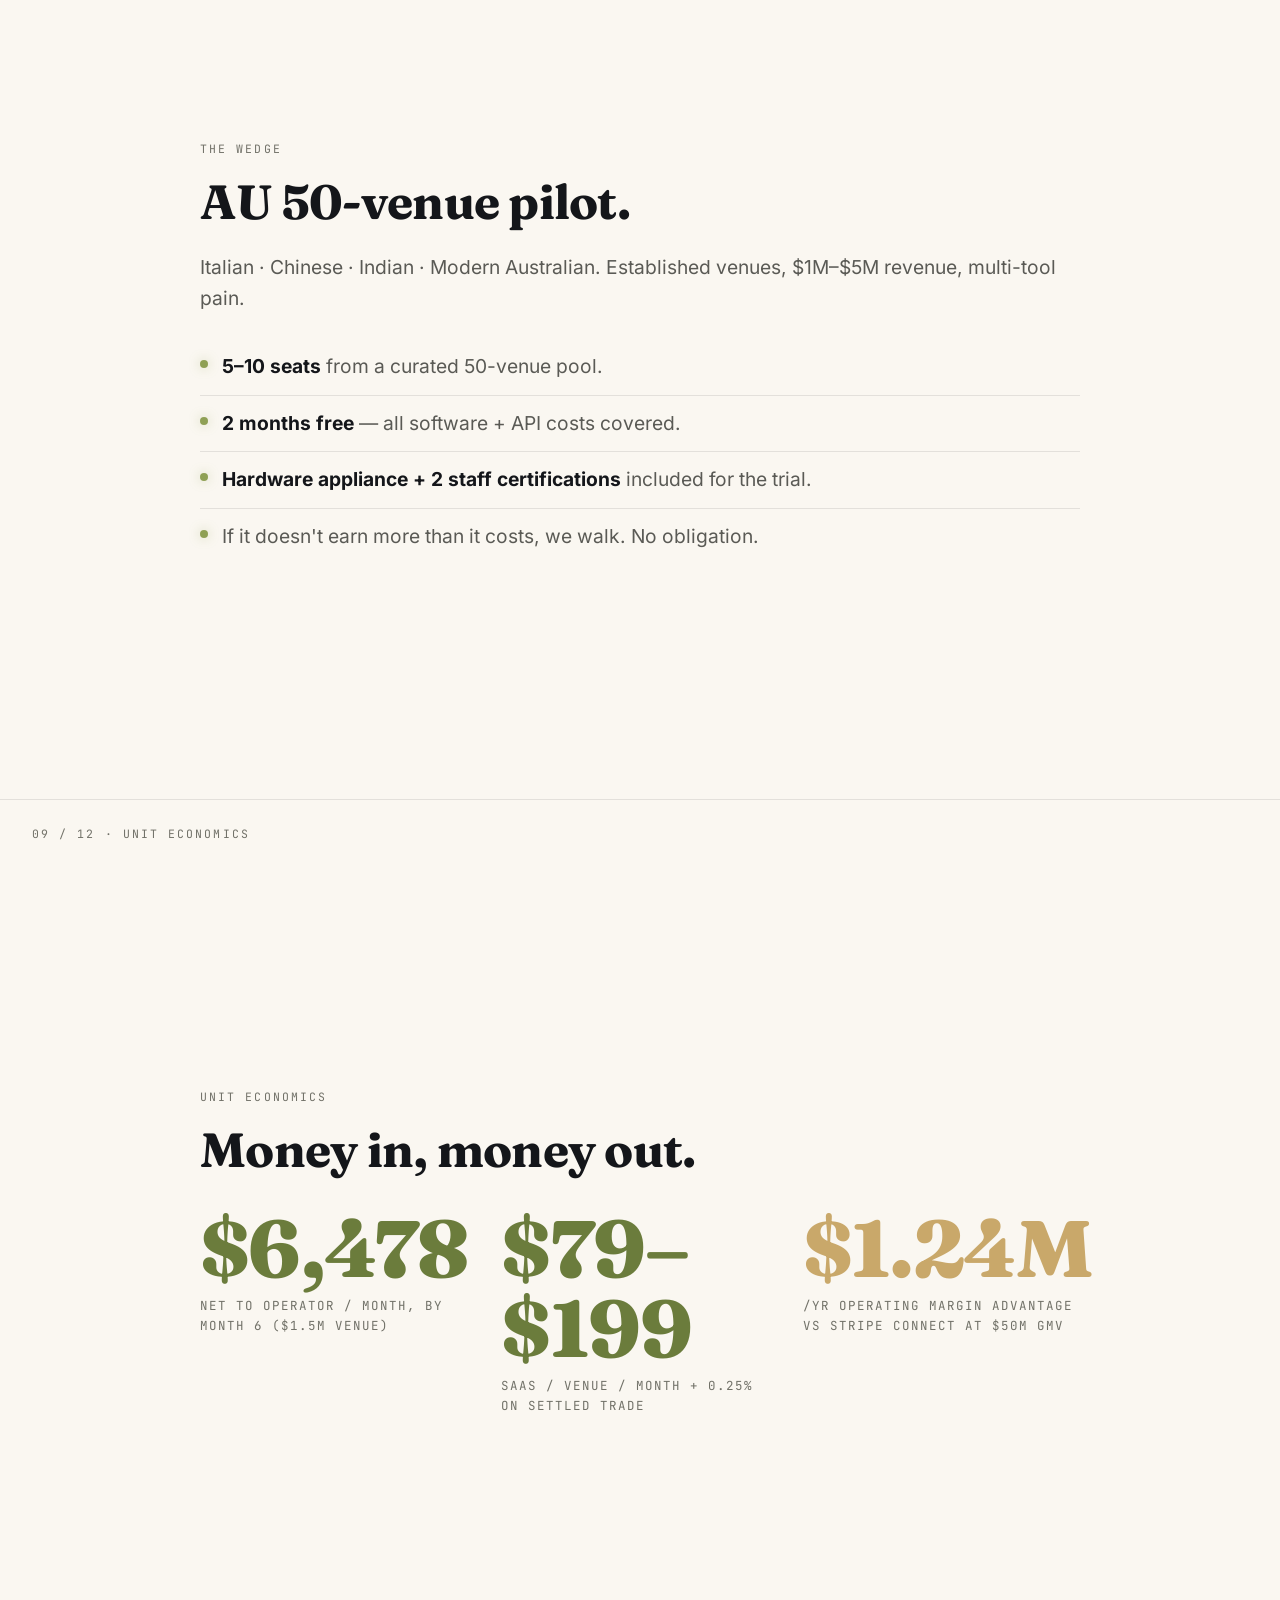
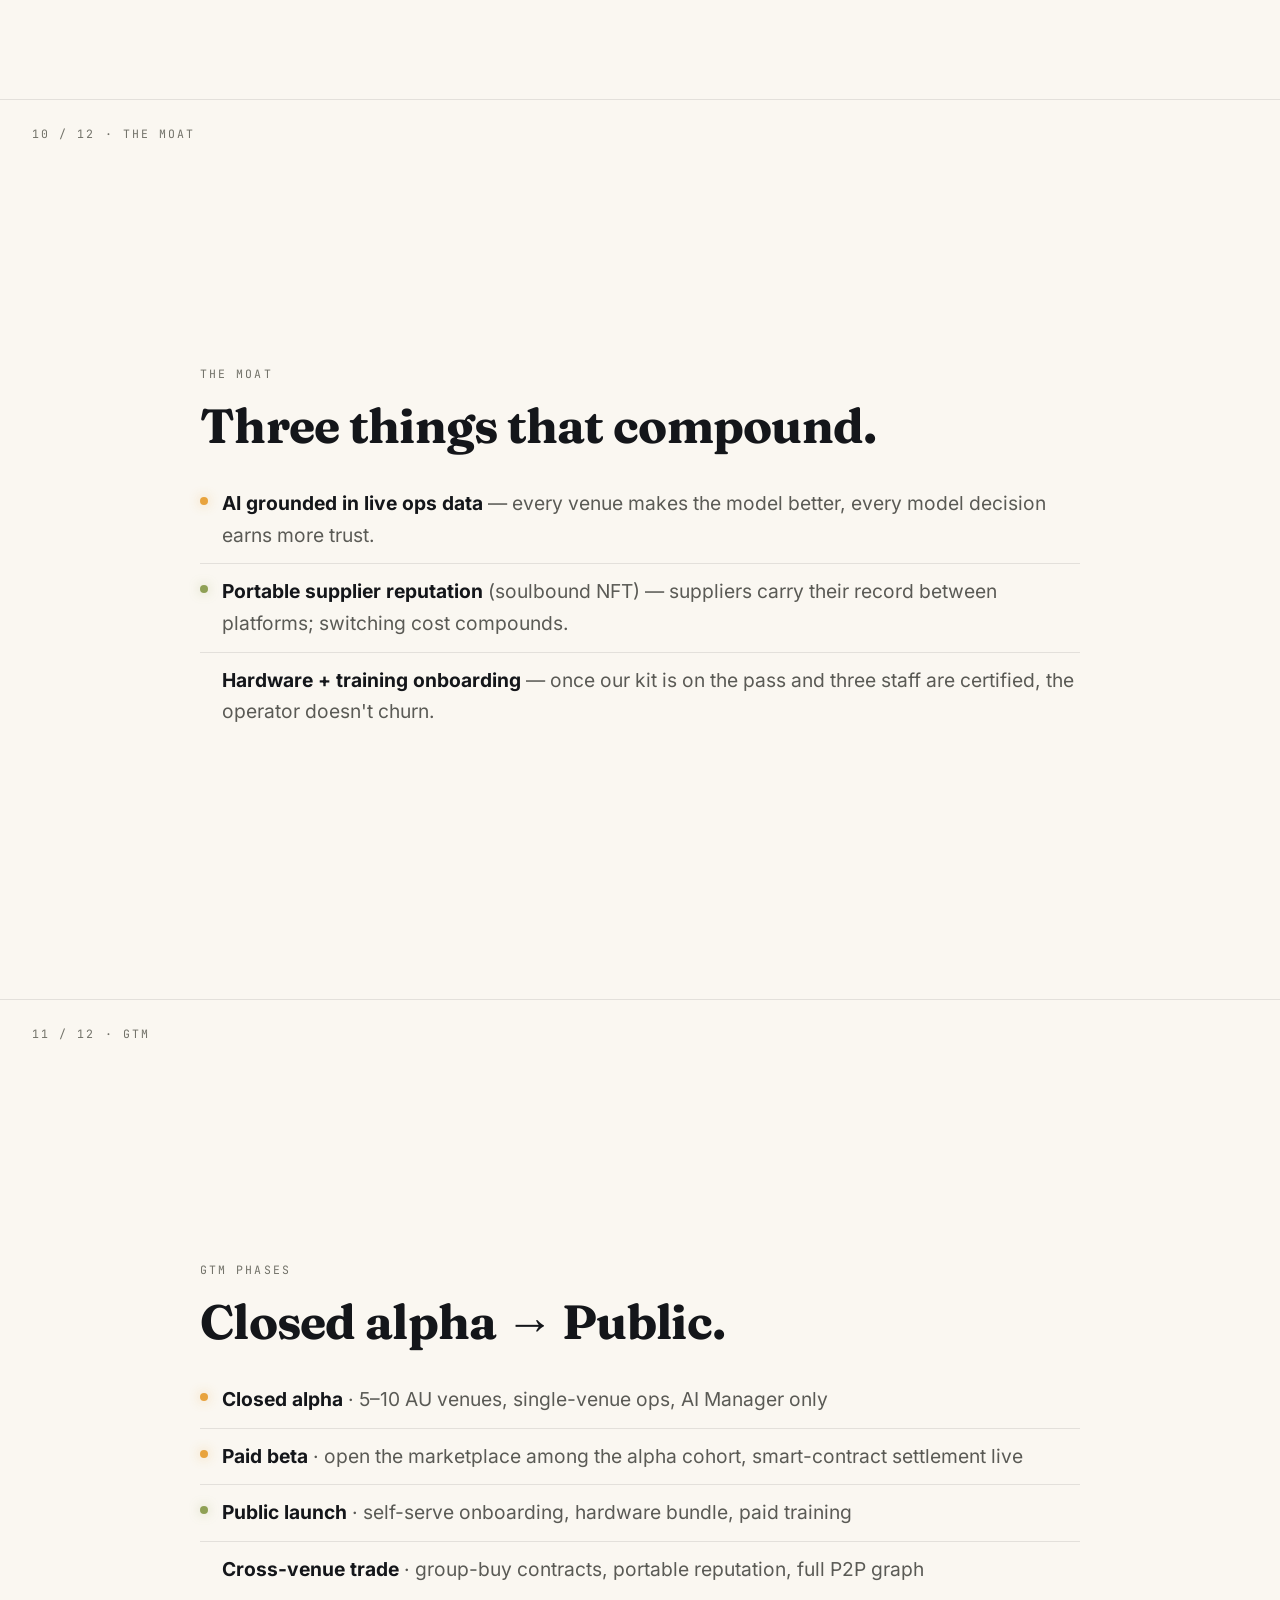
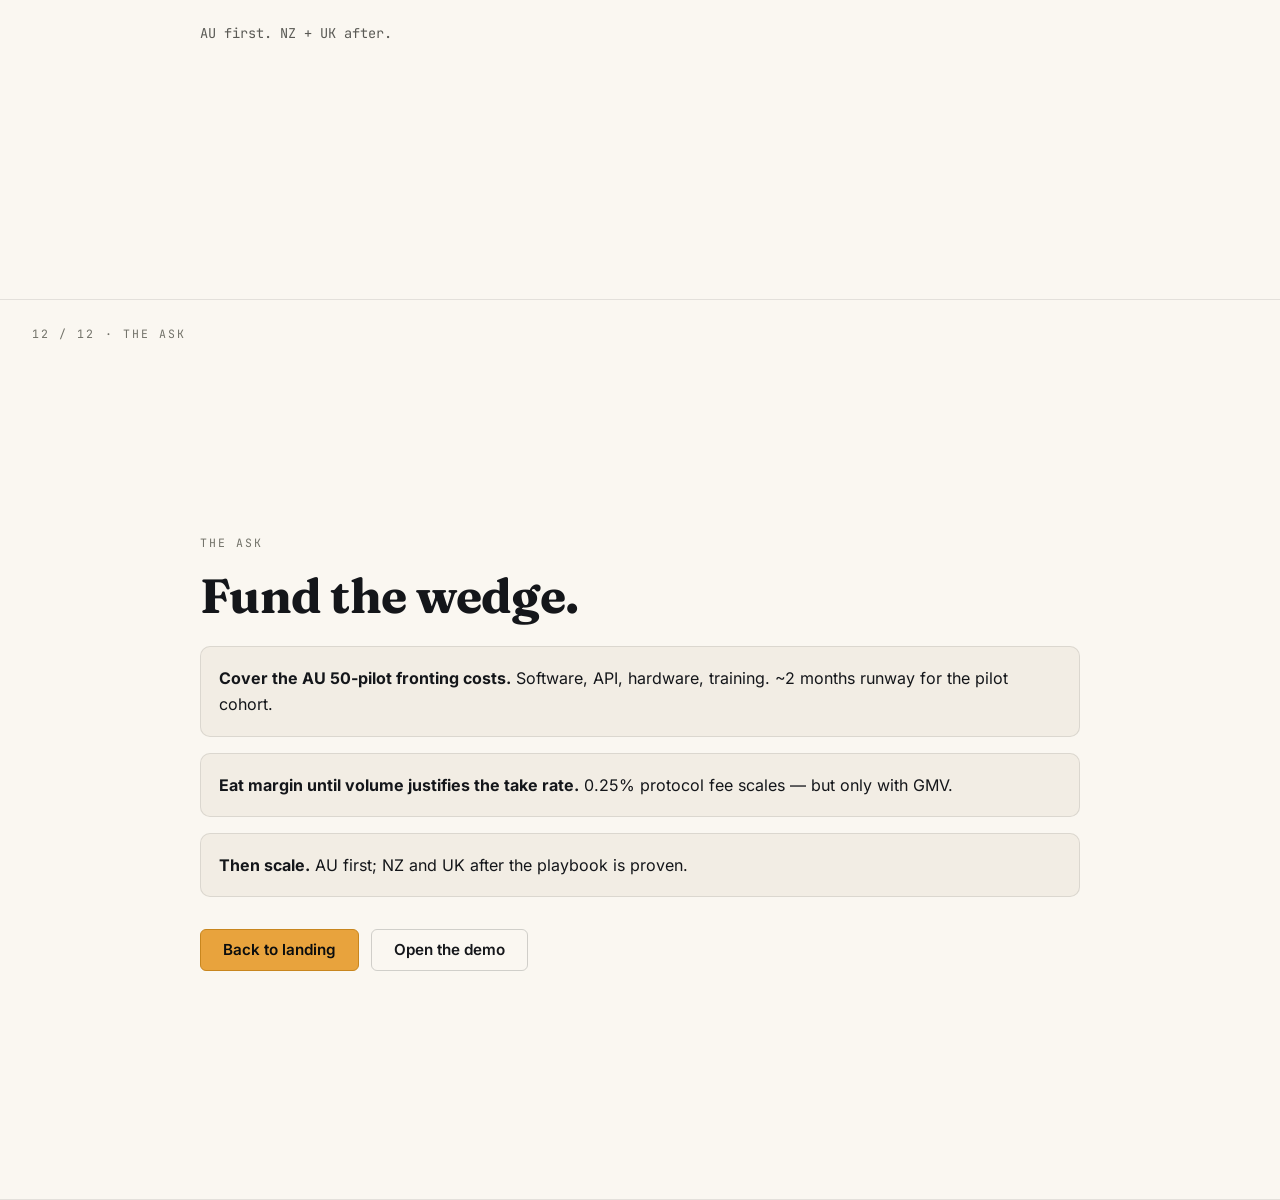
==== commit 8e39fb3b: "fix(a11y): Phase 2 WCAG 2.2 AA hardening — text-on-light contrast Per Bartholomew's contrast table i" ====
--- a/deck/index.html
+++ b/deck/index.html
@@ -40,7 +40,7 @@
     .slide ul li:last-child { border-bottom: none; }
     .slide ul li .dot { margin-top: 9px; }
 
-    .deck-bigstat { font-family: var(--display); font-weight: 800; font-size: clamp(3rem, 8vw, 5rem); line-height: 1; letter-spacing: -0.02em; color: var(--saffron-deep); }
+    .deck-bigstat { font-family: var(--display); font-weight: 800; font-size: clamp(3rem, 8vw, 5rem); line-height: 1; letter-spacing: -0.02em; color: var(--olive-deep); }
     .deck-bigstat-lbl { font-family: var(--mono); font-size: 0.78rem; letter-spacing: 0.16em; color: var(--dim); text-transform: uppercase; margin-top: 8px; }
 
     .three-up { display: grid; grid-template-columns: repeat(auto-fit, minmax(220px, 1fr)); gap: var(--space-5); margin-top: var(--space-6); }
@@ -60,7 +60,7 @@
       backdrop-filter: blur(8px); -webkit-backdrop-filter: blur(8px);
     }
     .deck-nav .mono { font-size: 0.74rem; color: var(--muted); }
-    .deck-nav a { color: var(--saffron-deep); font-weight: 600; }
+    .deck-nav a { color: var(--text); font-weight: 600; }
 
     .deck-home {
       position: fixed; top: 24px; right: 24px; z-index: 50;
@@ -87,7 +87,7 @@
       <div class="slide-content">
         <span class="eyebrow">PARTNER REVIEW PASS · APRIL 2026</span>
         <h1 class="slide-h serif">wAIter.</h1>
-        <p style="font-family: var(--display); font-style: italic; font-size: clamp(1.3rem, 3vw, 1.8rem); color: var(--saffron-deep); margin-top: -8px;">The wait is over.</p>
+        <p style="font-family: var(--display); font-style: italic; font-size: clamp(1.3rem, 3vw, 1.8rem); color: var(--ember); margin-top: -8px;">The wait is over.</p>
         <p style="margin-top: 32px; max-width: 560px;">AI-run operations, peer-to-peer supplier marketplace, and self-paying invoices for restaurants who already know what they're doing.</p>
       </div>
     </section>
@@ -175,7 +175,7 @@
             <div class="hero-shot-label">ROI MIRROR</div>
           </div>
         </div>
-        <p class="dim mono" style="margin-top: 14px; font-size: 0.78rem;">Click the demo at <a href="../demo/" style="color: var(--saffron-deep);">/demo</a> for the live persona-switcher version.</p>
+        <p class="dim mono" style="margin-top: 14px; font-size: 0.78rem;">Click the demo at <a href="../demo/" style="color: var(--text); text-decoration: underline;">/demo</a> for the live persona-switcher version.</p>
       </div>
     </section>
 
--- a/assets/styles.css
+++ b/assets/styles.css
@@ -79,7 +79,7 @@
   /* Type — light theme (default) */
   --text:       #14161A;
   --muted:      #5A5A55;
-  --dim:        #8A8A82;
+  --dim:        #717168;
   --bg:         var(--paper);
   --surface:    var(--bone);
   --border:     rgba(20, 22, 26, 0.10);
@@ -92,6 +92,9 @@
   --olive:      #8FA055;
   --olive-deep: #6B7C3C;
   --brass:      #C9A86A;
+
+  /* Focus indicator — ember (4.56:1 on paper, 3.99:1 on ink), passes WCAG 1.4.11. */
+  --focus:      var(--ember);
 
   /* Type stacks */
   --display: 'Fraunces', Georgia, 'Times New Roman', serif;
@@ -131,7 +134,7 @@
   :root {
     --text:       #ECE6DA;
     --muted:      #A29C90;
-    --dim:        #6F6A60;
+    --dim:        #807B6E;
     --bg:         var(--ink);
     --surface:    var(--char);
     --border:     rgba(242, 237, 228, 0.10);
@@ -253,7 +256,7 @@
   color: var(--bg);
 }
 .btn:hover { transform: translateY(-1px); }
-.btn:focus-visible { outline: 2px solid var(--saffron); outline-offset: 3px; }
+.btn:focus-visible { outline: 2px solid var(--focus); outline-offset: 3px; }
 
 .btn-primary { background: var(--saffron); color: var(--ink); border-color: var(--saffron-deep); }
 .btn-primary:hover { background: var(--saffron-deep); color: var(--ink); }
@@ -280,10 +283,11 @@
   color: var(--muted);
   background: transparent;
 }
-.pill-saffron { border-color: var(--saffron); color: var(--saffron-deep); }
-.pill-olive   { border-color: var(--olive); color: var(--olive-deep); }
-.pill-ember   { border-color: var(--ember); color: var(--ember); }
-.pill-brass   { border-color: var(--brass); color: var(--brass); }
+/* Pill text: saffron / brass / olive are surface-only on light, so pill text is var(--text) and the brand colour is carried by the border. ember is text-safe (4.56:1) so .pill-ember keeps ember text. */
+.pill-saffron { border-color: var(--saffron);      color: var(--text); }
+.pill-olive   { border-color: var(--olive);        color: var(--text); }
+.pill-ember   { border-color: var(--ember);        color: var(--ember); }
+.pill-brass   { border-color: var(--brass);        color: var(--text); }
 
 .dot {
   display: inline-block;
@@ -342,8 +346,8 @@
 }
 .input:focus, .select:focus {
   outline: none;
-  border-color: var(--saffron);
-  box-shadow: 0 0 0 3px rgba(232, 163, 61, 0.18);
+  border-color: var(--focus);
+  box-shadow: 0 0 0 3px rgba(194, 74, 42, 0.22);
 }
 
 .range {
@@ -375,7 +379,7 @@
   box-shadow: 0 0 0 1px var(--saffron-deep);
   cursor: pointer;
 }
-.range:focus-visible { box-shadow: 0 0 0 3px rgba(232, 163, 61, 0.18); }
+.range:focus-visible { box-shadow: 0 0 0 3px rgba(194, 74, 42, 0.22); }
 
 .label {
   display: block;
@@ -433,7 +437,7 @@
   color: var(--dim);
   transition: color var(--t-quick) var(--ease);
 }
-.site-nav a:hover, .site-nav a:focus-visible { color: var(--saffron); }
+.site-nav a:hover, .site-nav a:focus-visible { color: var(--focus); }
 
 @media (max-width: 720px) {
   .site-nav .nav-links { display: none; }
@@ -494,7 +498,7 @@
 
 /* ---------- A11y ---------- */
 
-:focus-visible { outline: 2px solid var(--saffron); outline-offset: 3px; }
+:focus-visible { outline: 2px solid var(--focus); outline-offset: 3px; }
 
 @media (prefers-reduced-motion: reduce) {
   *, *::before, *::after {
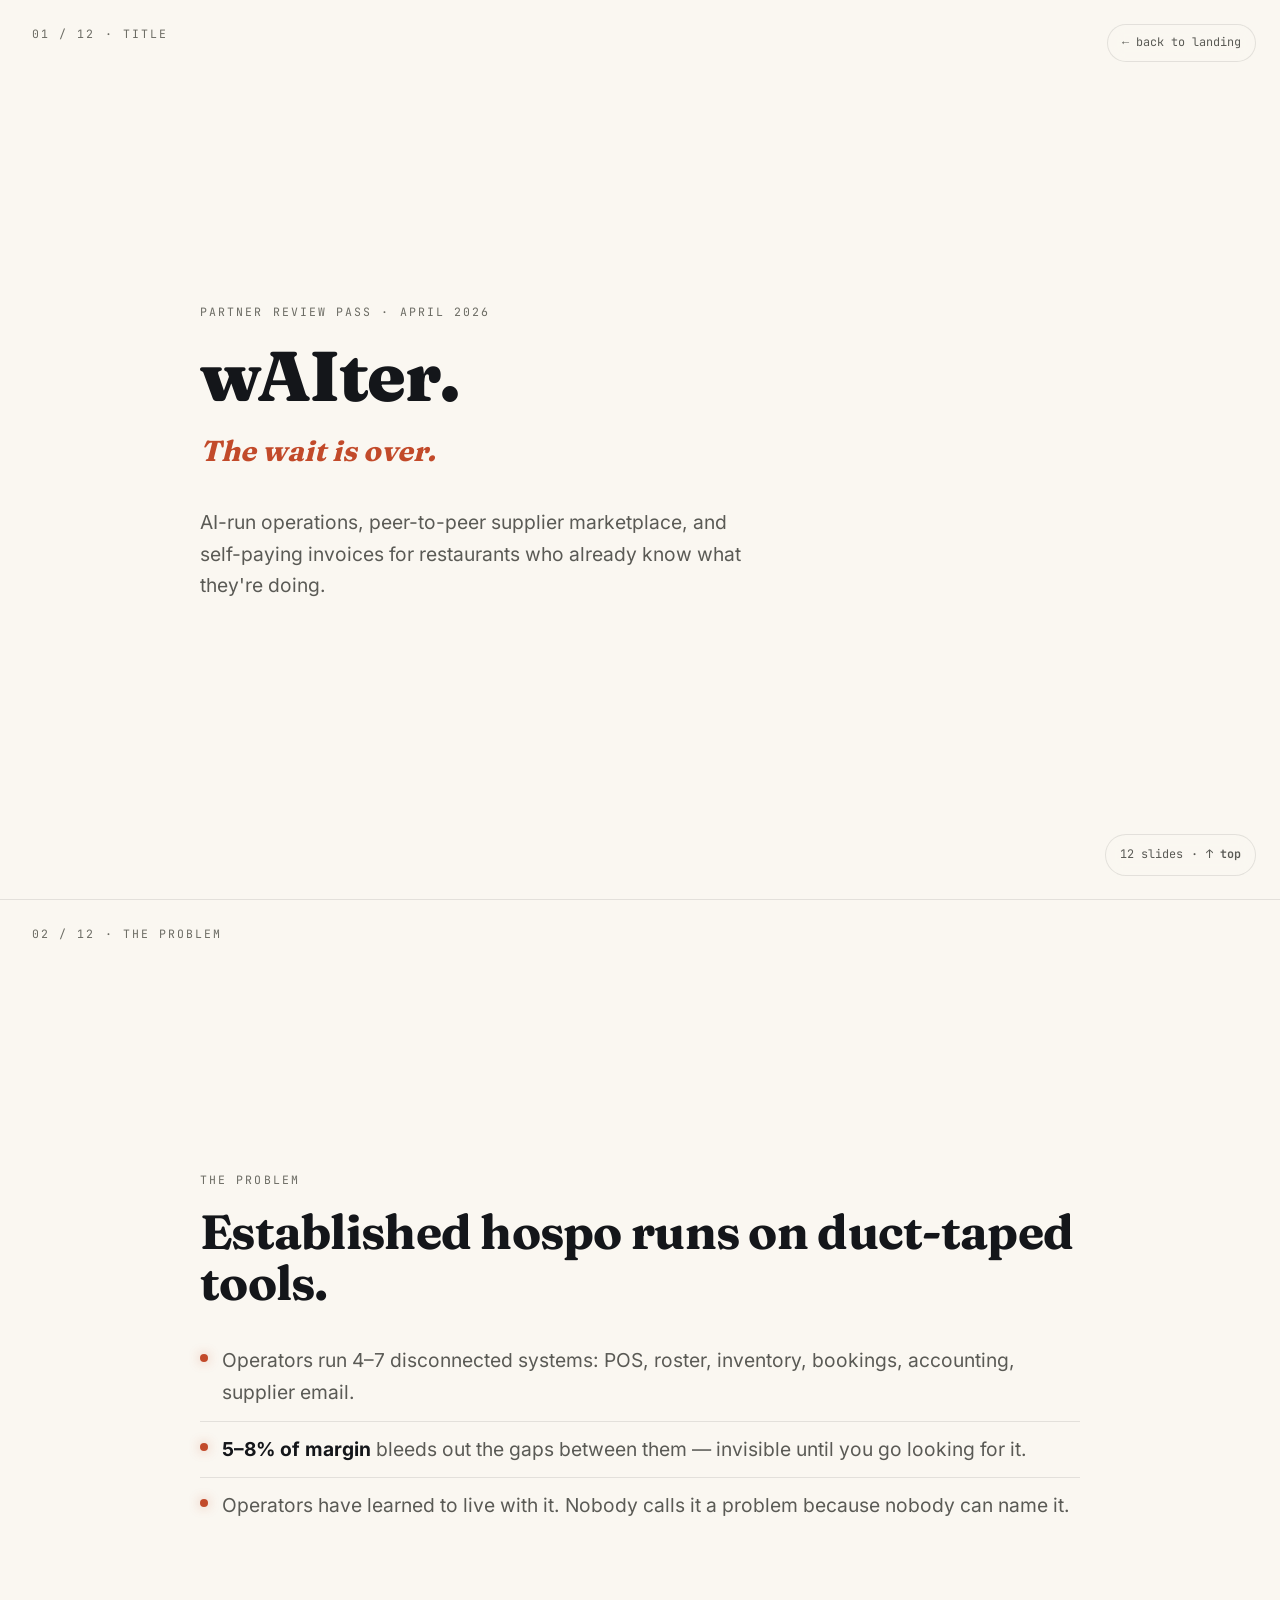
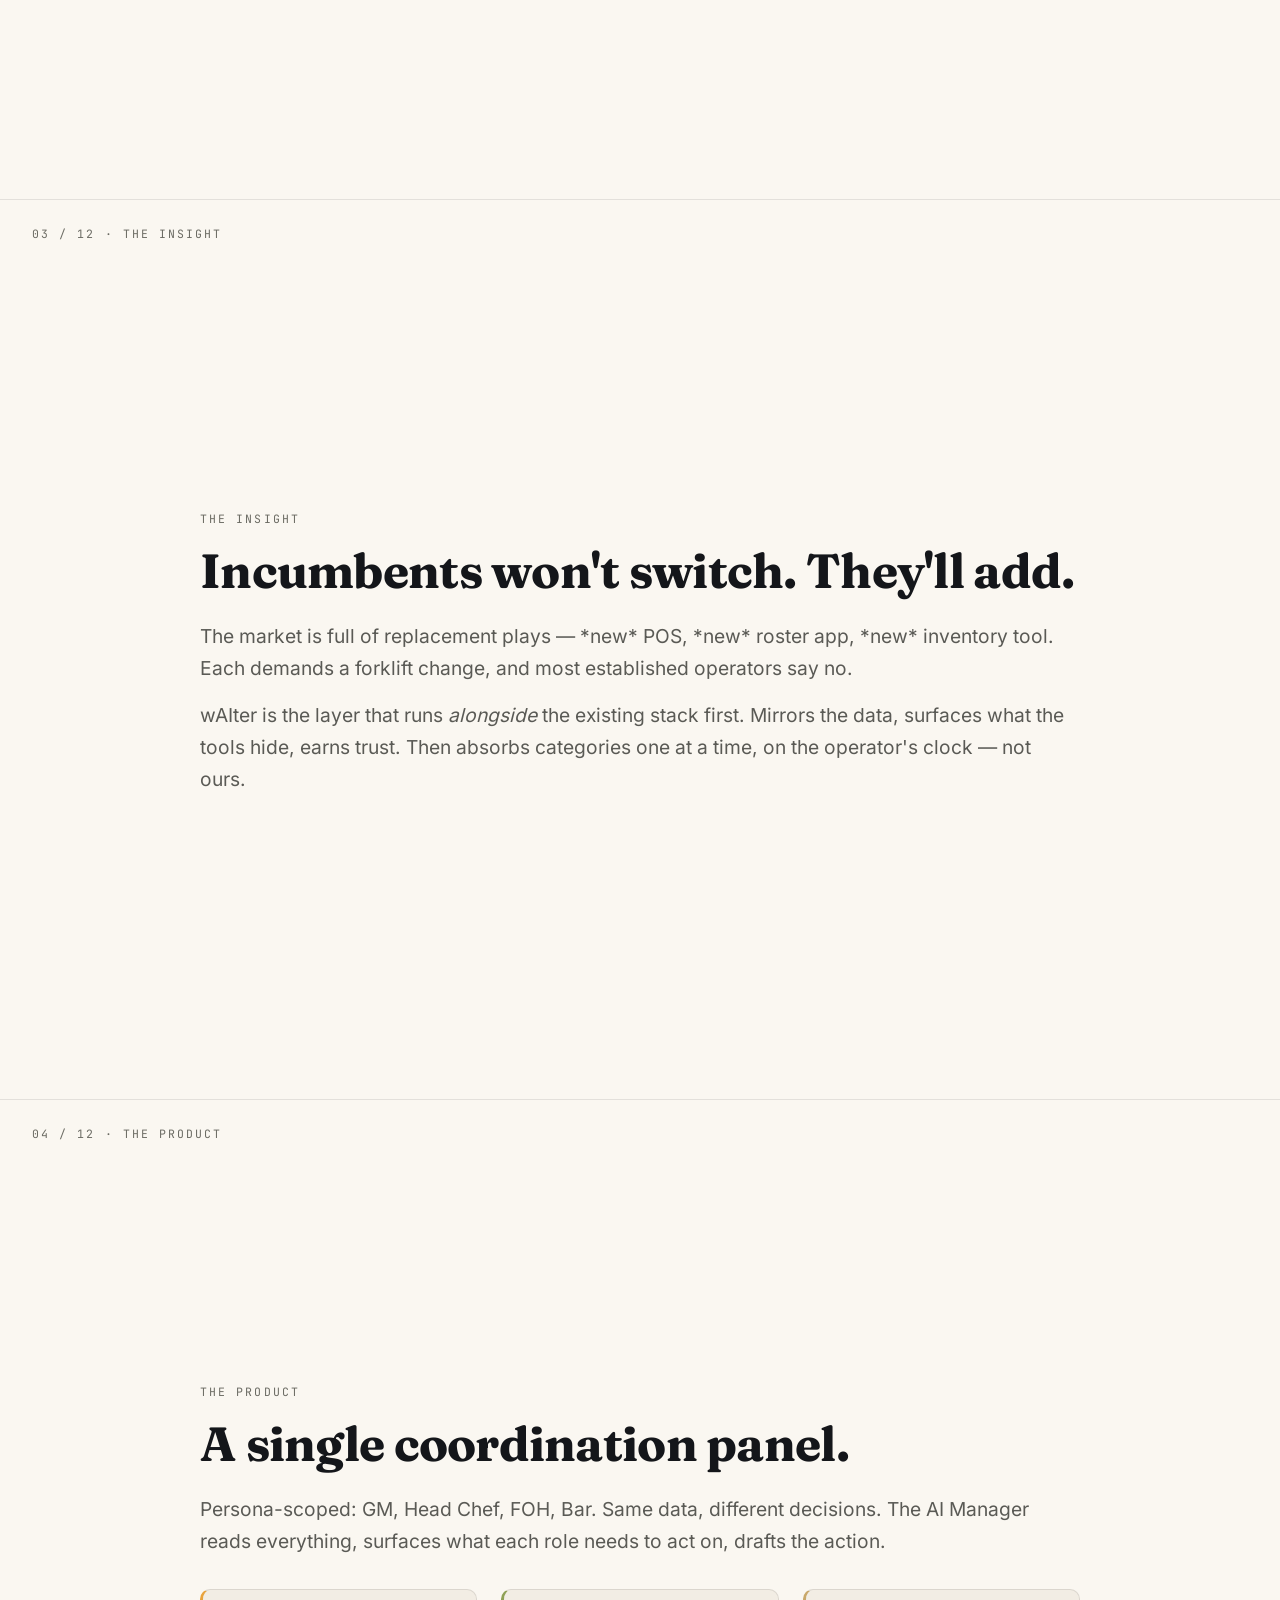
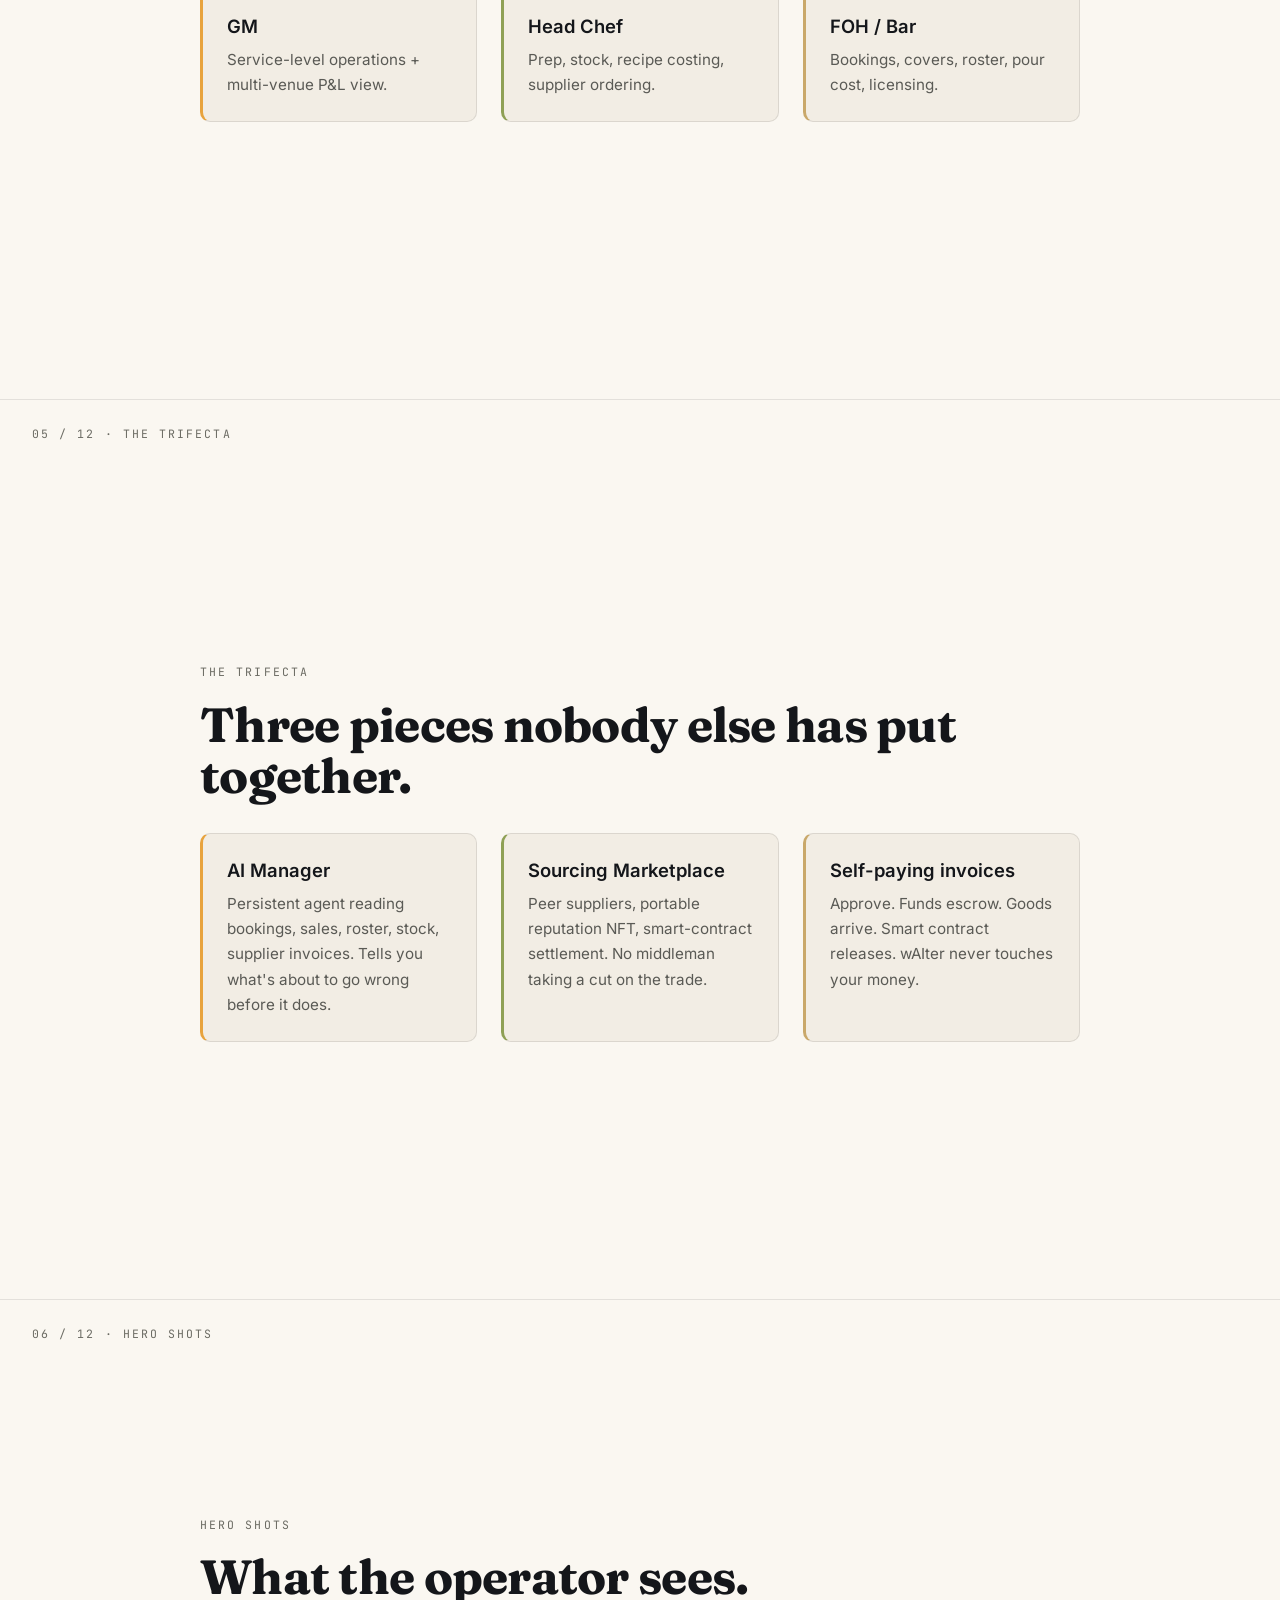
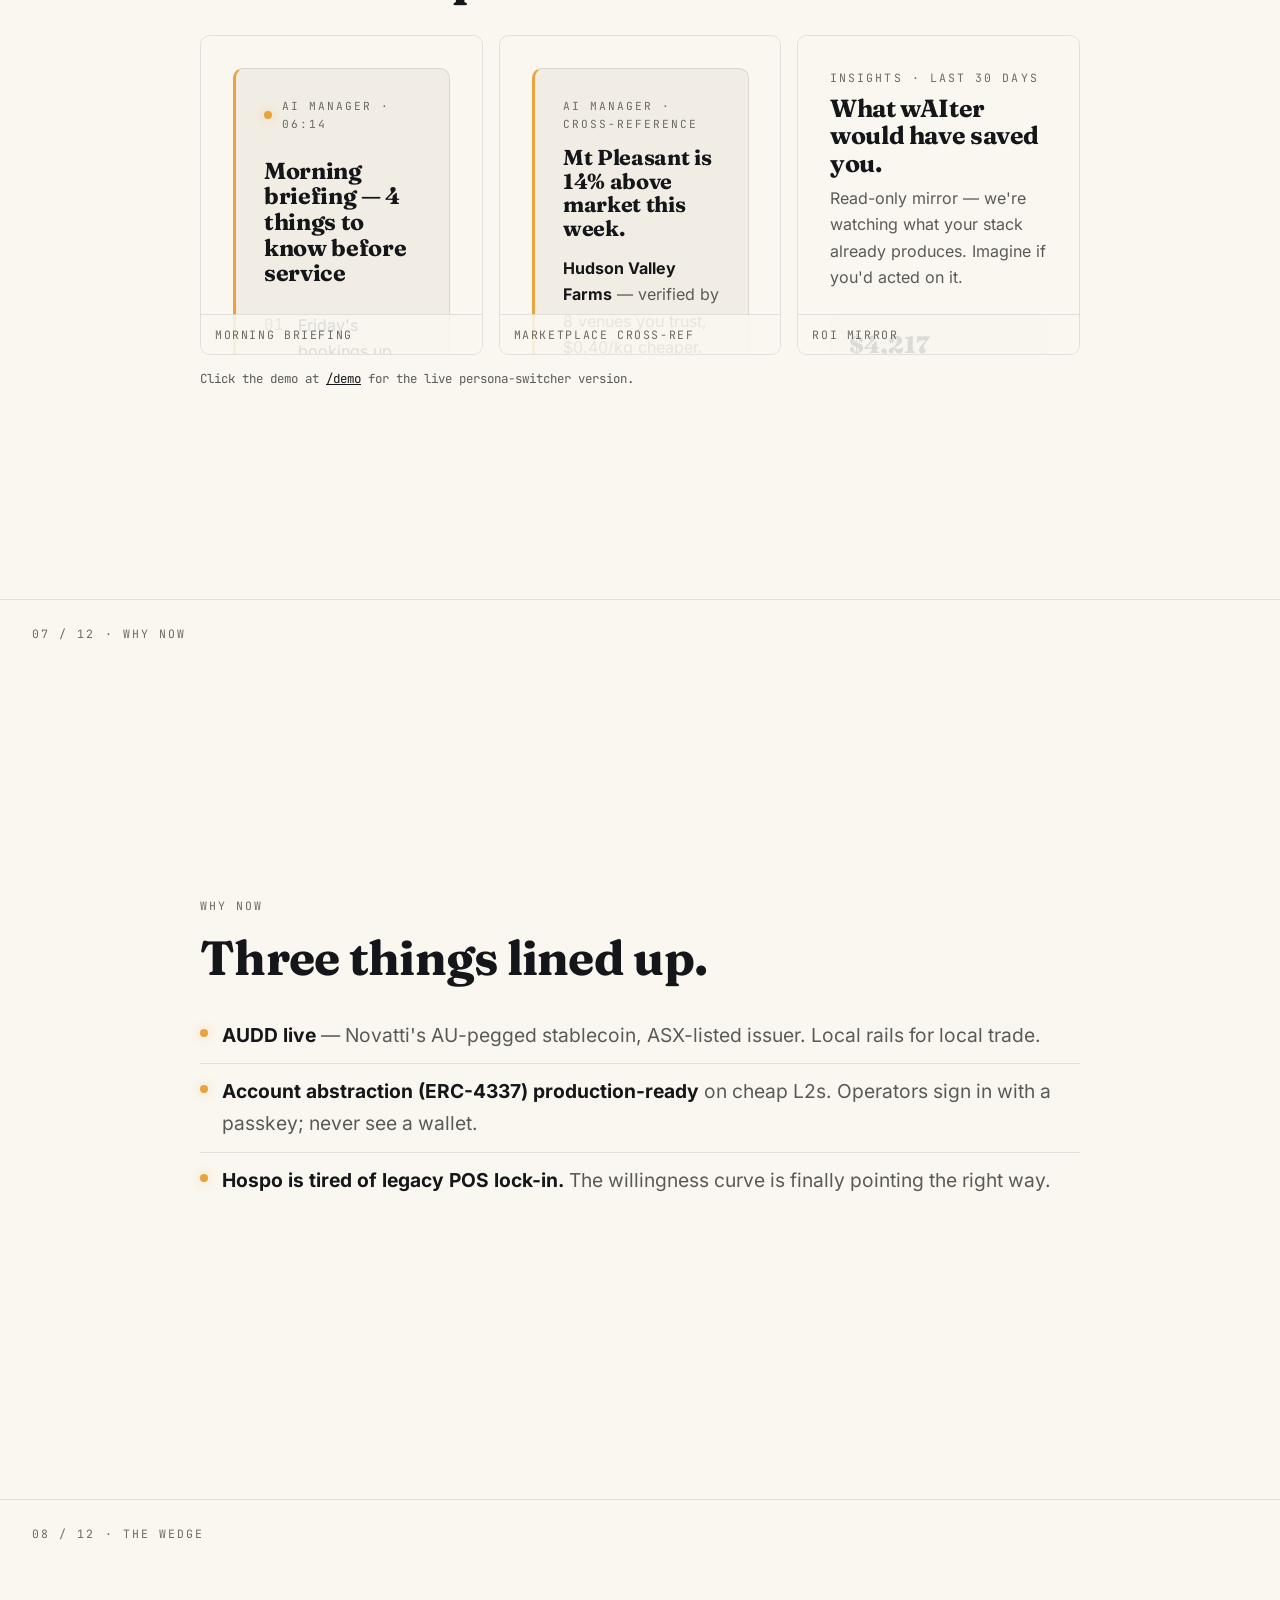
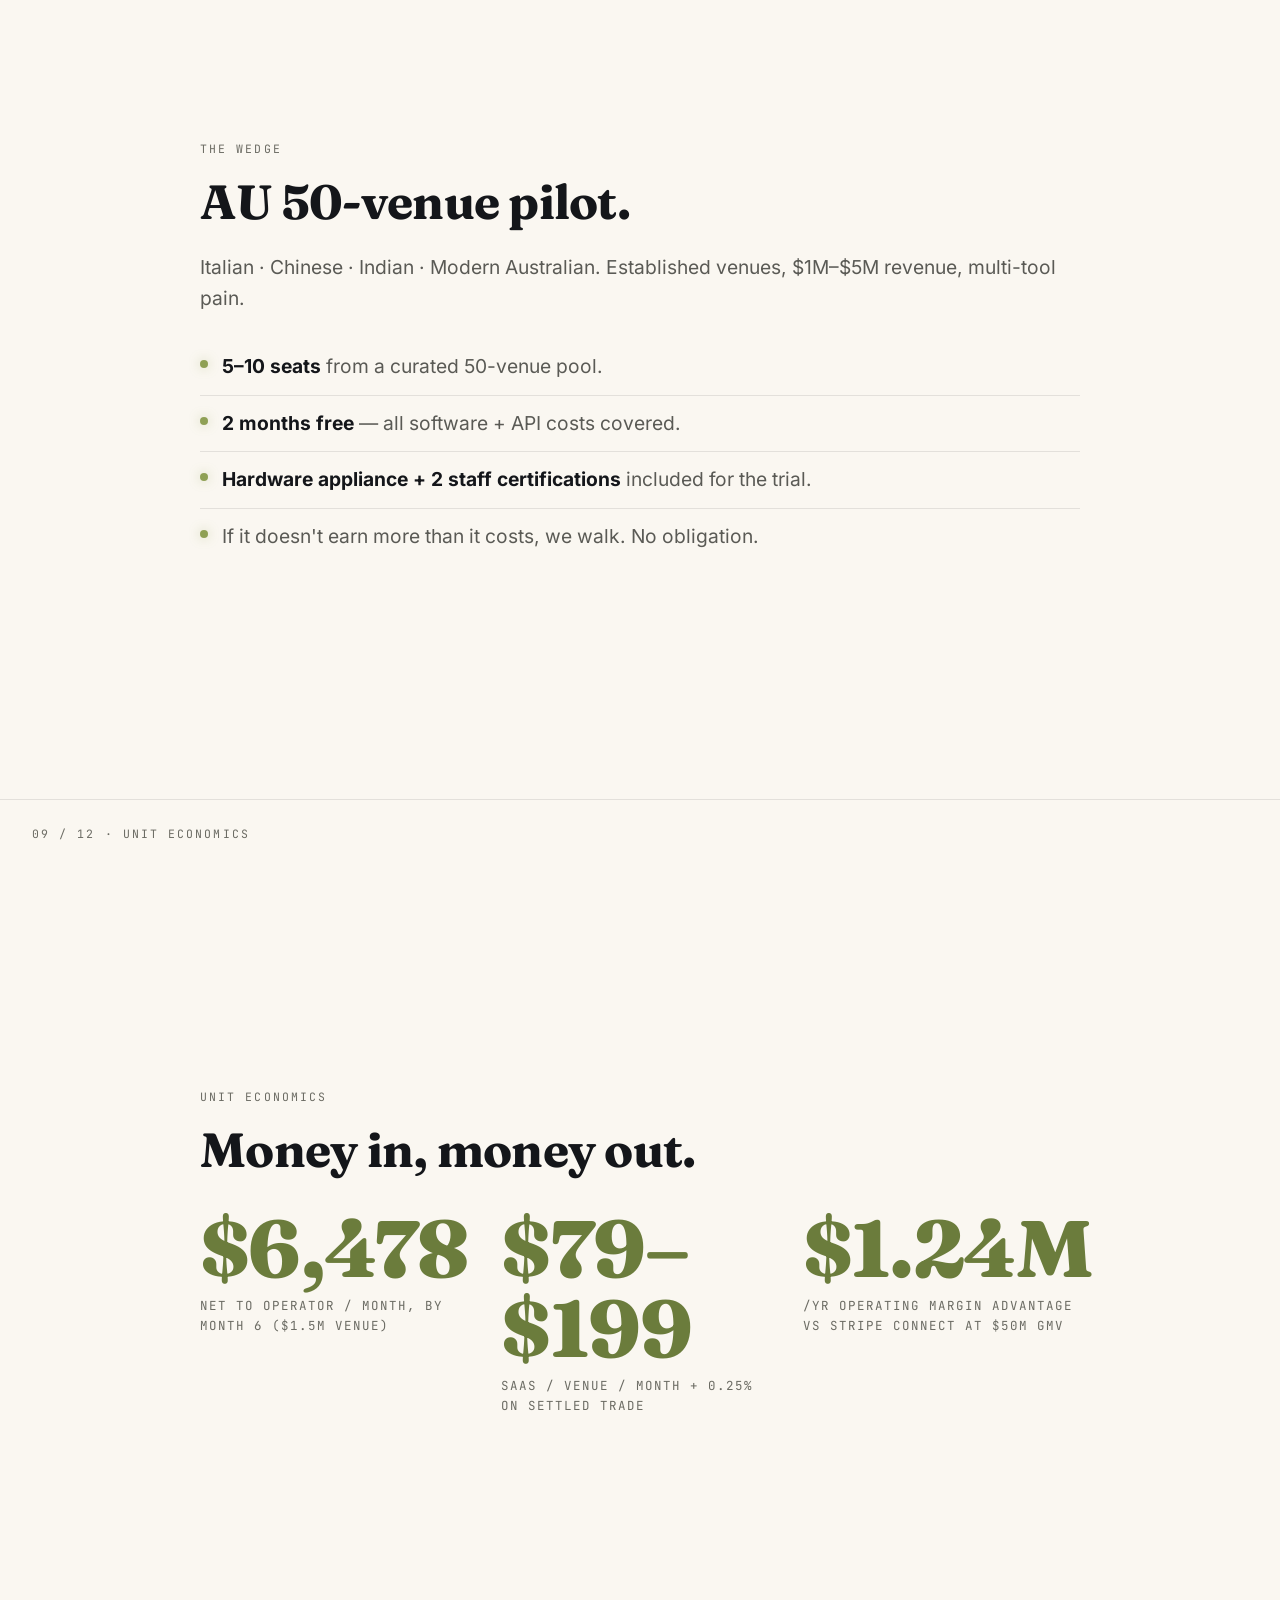
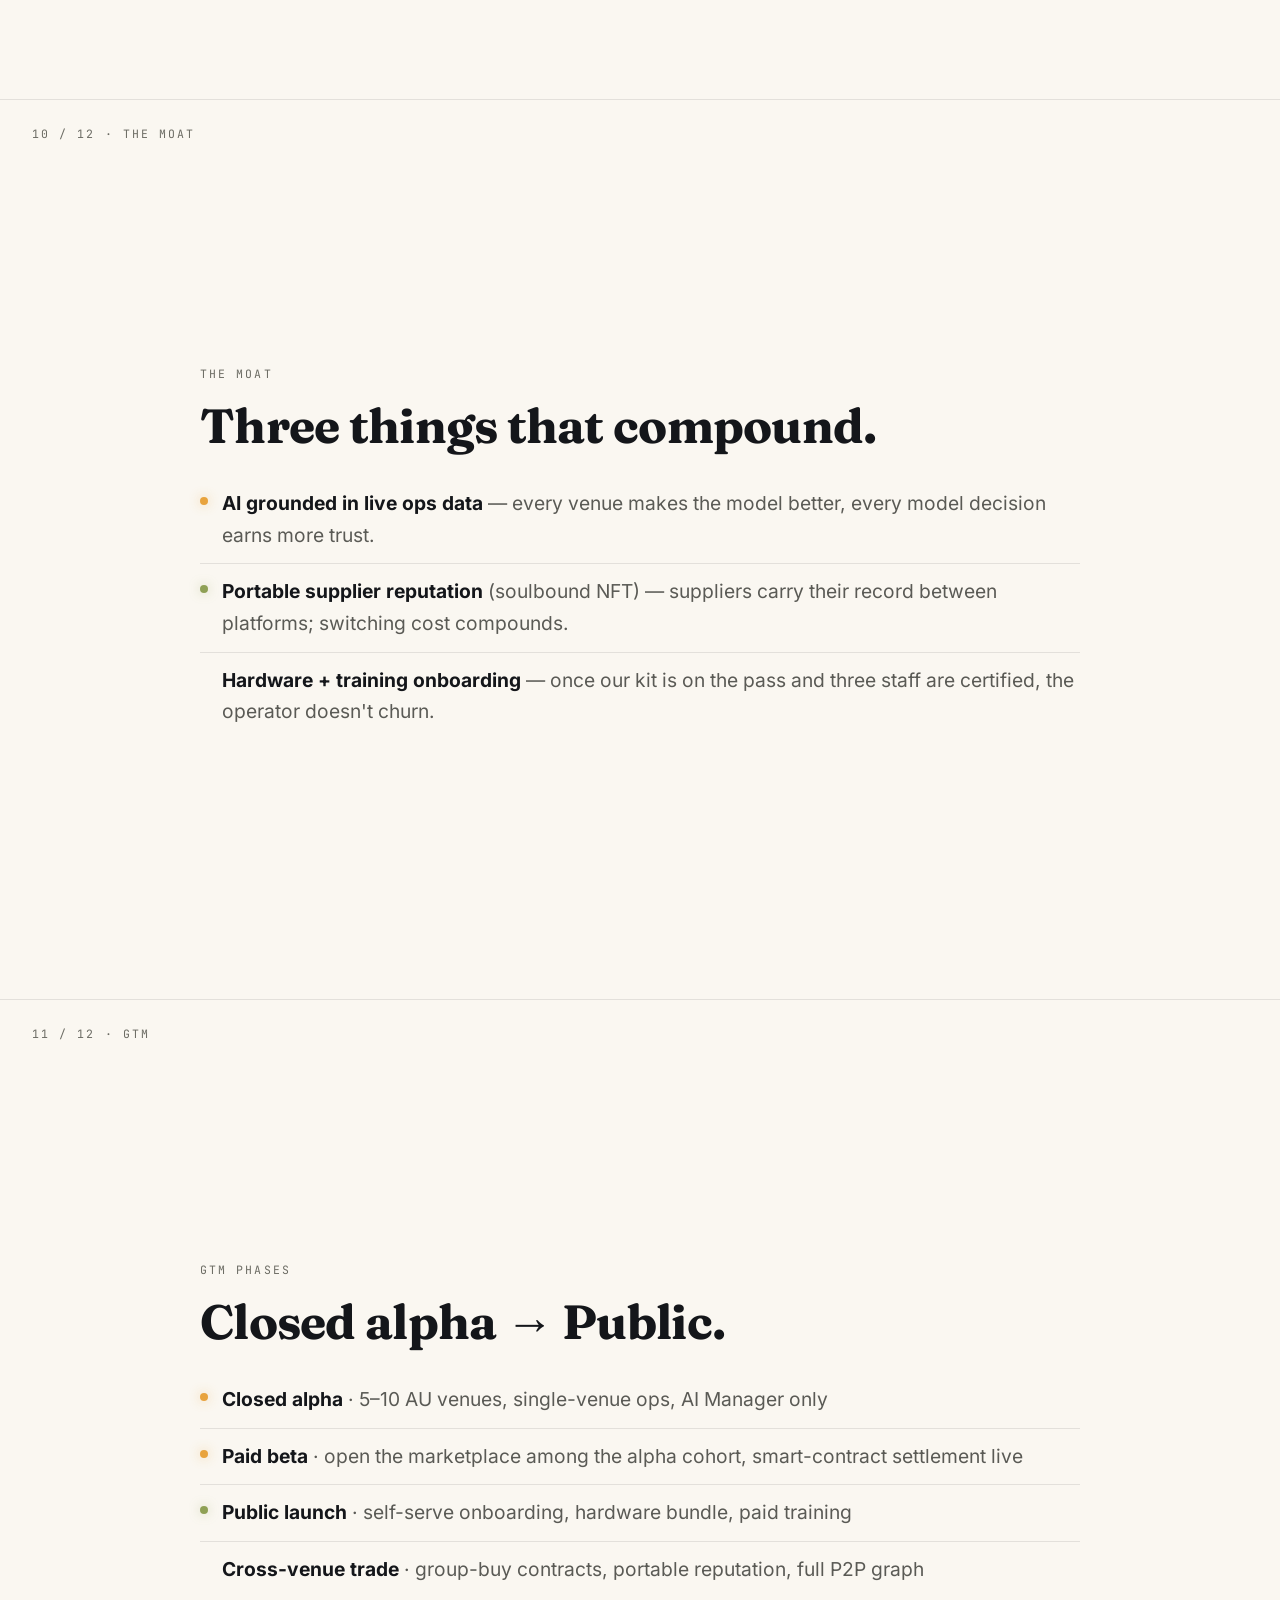
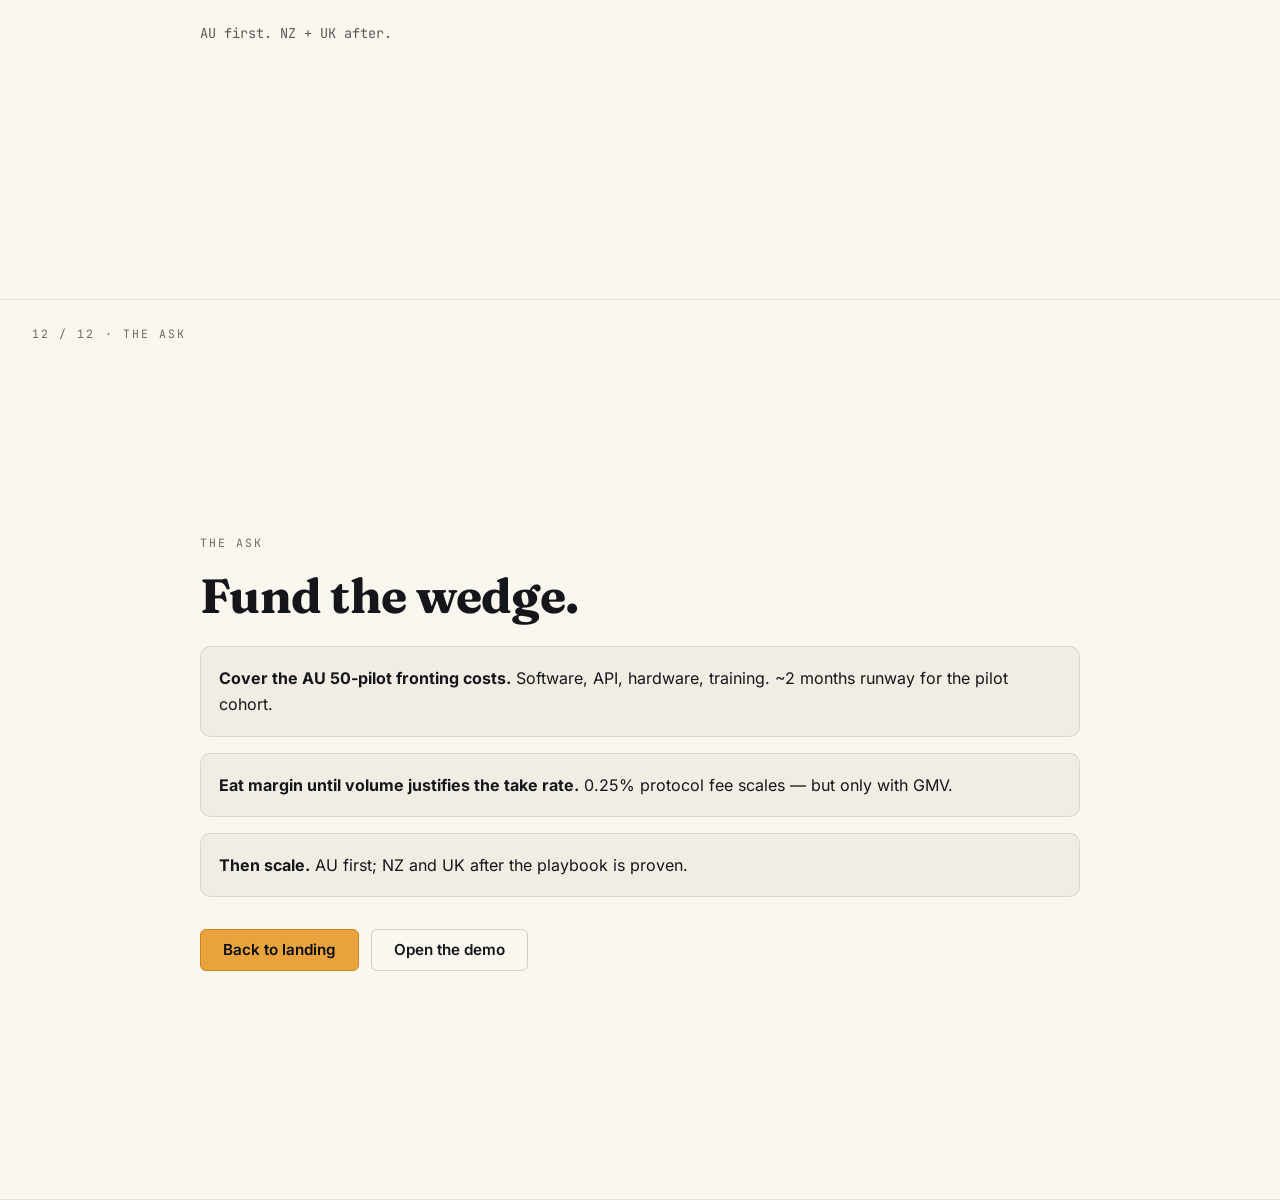
==== commit 1465fcf6: "fix(a11y/secops): Phase 2 polish — H2/F-T7 + H3 + bundle H2 / F-T7 (HARD, Jaycee + Trevor): index.ht" ====
--- a/deck/index.html
+++ b/deck/index.html
@@ -3,7 +3,7 @@
 <head>
   <meta charset="UTF-8">
   <meta name="viewport" content="width=device-width, initial-scale=1">
-  <meta http-equiv="Content-Security-Policy" content="default-src 'self'; img-src 'self' data:; style-src 'self' 'unsafe-inline'; script-src 'self'; font-src 'self'; connect-src 'self'; frame-src 'self'; frame-ancestors 'none'; worker-src 'none'; base-uri 'self'; form-action 'self'; object-src 'none'; upgrade-insecure-requests">
+  <meta http-equiv="Content-Security-Policy" content="default-src 'self'; img-src 'self' data:; style-src 'self' 'unsafe-inline'; script-src 'self'; font-src 'self'; connect-src 'self'; frame-src 'self'; frame-ancestors 'none'; worker-src 'none'; manifest-src 'none'; base-uri 'self'; form-action 'self'; object-src 'none'; upgrade-insecure-requests">
   <meta name="referrer" content="no-referrer">
   <meta http-equiv="X-Content-Type-Options" content="nosniff">
   <meta name="description" content="wAIter — partner review pass. The wait is over.">
@@ -225,7 +225,7 @@
             <div class="deck-bigstat-lbl">SaaS / venue / month + 0.25% on settled trade</div>
           </div>
           <div>
-            <div class="deck-bigstat" style="color: var(--brass);">$1.24M</div>
+            <div class="deck-bigstat" style="color: var(--olive-deep);">$1.24M</div>
             <div class="deck-bigstat-lbl">/yr operating margin advantage vs Stripe Connect at $50M GMV</div>
           </div>
         </div>
--- a/assets/styles.css
+++ b/assets/styles.css
@@ -19,6 +19,7 @@
   font-weight: 800;
   font-display: swap;
   src: url('./fonts/fraunces-latin-800-normal.woff2') format('woff2');
+  unicode-range: U+0000-00FF, U+0131, U+0152-0153, U+02BB-02BC, U+02C6, U+02DA, U+02DC, U+0304, U+0308, U+0329, U+2000-206F, U+2074, U+20AC, U+2122, U+2191, U+2193, U+2212, U+2215, U+FEFF, U+FFFD;
 }
 @font-face {
   font-family: 'Inter';
@@ -26,6 +27,7 @@
   font-weight: 400;
   font-display: swap;
   src: url('./fonts/inter-latin-400-normal.woff2') format('woff2');
+  unicode-range: U+0000-00FF, U+0131, U+0152-0153, U+02BB-02BC, U+02C6, U+02DA, U+02DC, U+0304, U+0308, U+0329, U+2000-206F, U+2074, U+20AC, U+2122, U+2191, U+2193, U+2212, U+2215, U+FEFF, U+FFFD;
 }
 @font-face {
   font-family: 'Inter';
@@ -33,6 +35,7 @@
   font-weight: 500;
   font-display: swap;
   src: url('./fonts/inter-latin-500-normal.woff2') format('woff2');
+  unicode-range: U+0000-00FF, U+0131, U+0152-0153, U+02BB-02BC, U+02C6, U+02DA, U+02DC, U+0304, U+0308, U+0329, U+2000-206F, U+2074, U+20AC, U+2122, U+2191, U+2193, U+2212, U+2215, U+FEFF, U+FFFD;
 }
 @font-face {
   font-family: 'Inter';
@@ -40,6 +43,7 @@
   font-weight: 600;
   font-display: swap;
   src: url('./fonts/inter-latin-600-normal.woff2') format('woff2');
+  unicode-range: U+0000-00FF, U+0131, U+0152-0153, U+02BB-02BC, U+02C6, U+02DA, U+02DC, U+0304, U+0308, U+0329, U+2000-206F, U+2074, U+20AC, U+2122, U+2191, U+2193, U+2212, U+2215, U+FEFF, U+FFFD;
 }
 @font-face {
   font-family: 'Inter';
@@ -47,6 +51,7 @@
   font-weight: 700;
   font-display: swap;
   src: url('./fonts/inter-latin-700-normal.woff2') format('woff2');
+  unicode-range: U+0000-00FF, U+0131, U+0152-0153, U+02BB-02BC, U+02C6, U+02DA, U+02DC, U+0304, U+0308, U+0329, U+2000-206F, U+2074, U+20AC, U+2122, U+2191, U+2193, U+2212, U+2215, U+FEFF, U+FFFD;
 }
 @font-face {
   font-family: 'JetBrains Mono';
@@ -54,6 +59,7 @@
   font-weight: 400;
   font-display: swap;
   src: url('./fonts/jetbrains-mono-latin-400-normal.woff2') format('woff2');
+  unicode-range: U+0000-00FF, U+0131, U+0152-0153, U+02BB-02BC, U+02C6, U+02DA, U+02DC, U+0304, U+0308, U+0329, U+2000-206F, U+2074, U+20AC, U+2122, U+2191, U+2193, U+2212, U+2215, U+FEFF, U+FFFD;
 }
 @font-face {
   font-family: 'JetBrains Mono';
@@ -61,6 +67,7 @@
   font-weight: 600;
   font-display: swap;
   src: url('./fonts/jetbrains-mono-latin-600-normal.woff2') format('woff2');
+  unicode-range: U+0000-00FF, U+0131, U+0152-0153, U+02BB-02BC, U+02C6, U+02DA, U+02DC, U+0304, U+0308, U+0329, U+2000-206F, U+2074, U+20AC, U+2122, U+2191, U+2193, U+2212, U+2215, U+FEFF, U+FFFD;
 }
 
 /* ---------- Tokens ---------- */
@@ -79,7 +86,7 @@
   /* Type — light theme (default) */
   --text:       #14161A;
   --muted:      #5A5A55;
-  --dim:        #717168;
+  --dim:        #6B6B63;
   --bg:         var(--paper);
   --surface:    var(--bone);
   --border:     rgba(20, 22, 26, 0.10);
@@ -134,7 +141,7 @@
   :root {
     --text:       #ECE6DA;
     --muted:      #A29C90;
-    --dim:        #807B6E;
+    --dim:        #857F71;
     --bg:         var(--ink);
     --surface:    var(--char);
     --border:     rgba(242, 237, 228, 0.10);
@@ -283,11 +290,11 @@
   color: var(--muted);
   background: transparent;
 }
-/* Pill text: saffron / brass / olive are surface-only on light, so pill text is var(--text) and the brand colour is carried by the border. ember is text-safe (4.56:1) so .pill-ember keeps ember text. */
-.pill-saffron { border-color: var(--saffron);      color: var(--text); }
-.pill-olive   { border-color: var(--olive);        color: var(--text); }
-.pill-ember   { border-color: var(--ember);        color: var(--ember); }
-.pill-brass   { border-color: var(--brass);        color: var(--text); }
+/* All status pills carry the brand colour on the border, with text in var(--text). Locks one rule for predictable contrast across the family. */
+.pill-saffron { border-color: var(--saffron); color: var(--text); }
+.pill-olive   { border-color: var(--olive);   color: var(--text); }
+.pill-ember   { border-color: var(--ember);   color: var(--text); }
+.pill-brass   { border-color: var(--brass);   color: var(--text); }
 
 .dot {
   display: inline-block;
@@ -531,3 +538,169 @@
   overflow: hidden; clip: rect(0, 0, 0, 0);
   white-space: nowrap; border: 0;
 }
+
+/* ---------- Sample-screen mocks (assets/sample-screens/*.html) ---------- */
+/* Migrated from per-page <style> blocks to enable strict CSP (no 'unsafe-inline'). */
+
+body.mock-page { padding: var(--space-6); }
+body.mock-page .frame { max-width: 720px; margin: 0 auto; }
+
+.mock-briefing {
+  background: var(--surface);
+  border: 1px solid var(--border);
+  border-left: 3px solid var(--saffron);
+  border-radius: var(--radius-3);
+  padding: 28px;
+}
+.mock-briefing .head { display: flex; align-items: center; gap: 10px; margin-bottom: var(--space-5); }
+.mock-briefing .head .agent {
+  font-family: var(--mono);
+  font-size: 0.7rem;
+  letter-spacing: 0.18em;
+  color: var(--dim);
+  text-transform: uppercase;
+}
+.mock-briefing h2 { font-size: 1.45rem; margin-bottom: var(--space-4); }
+.mock-briefing .bullets { list-style: none; }
+.mock-briefing .bullets li {
+  padding: 10px 0;
+  border-bottom: 1px solid var(--border);
+  display: flex;
+  gap: var(--space-3);
+}
+.mock-briefing .bullets li:last-child { border-bottom: none; }
+.mock-briefing .bullets .num {
+  font-family: var(--mono);
+  color: var(--dim);
+  width: 22px;
+  flex-shrink: 0;
+}
+.mock-briefing .actions { margin-top: var(--space-5); display: flex; gap: 10px; }
+
+.mock-xref {
+  background: var(--surface);
+  border: 1px solid var(--border);
+  border-left: 3px solid var(--saffron);
+  border-radius: var(--radius-3);
+  padding: 28px;
+}
+.mock-xref .head {
+  font-family: var(--mono);
+  font-size: 0.7rem;
+  letter-spacing: 0.18em;
+  color: var(--dim);
+  text-transform: uppercase;
+  margin-bottom: var(--space-3);
+}
+.mock-xref h2 { font-size: 1.35rem; margin-bottom: 14px; }
+.mock-xref .accent { color: var(--text); }
+.mock-xref .rep-card {
+  margin-top: 18px;
+  padding: 18px;
+  background: var(--bg);
+  border: 1px solid var(--brass);
+  border-radius: var(--radius-2);
+}
+.mock-xref .rep-grid {
+  display: grid;
+  grid-template-columns: repeat(2, 1fr);
+  gap: 14px 24px;
+  margin-top: var(--space-3);
+}
+.mock-xref .rep-grid div {
+  font-family: var(--mono);
+  font-size: 0.85rem;
+  color: var(--muted);
+}
+.mock-xref .rep-grid div strong {
+  color: var(--text);
+  display: block;
+  font-size: 1.1rem;
+  font-family: var(--display);
+}
+.mock-xref .rep-badge {
+  display: inline-block;
+  margin-top: 14px;
+  padding: 4px 10px;
+  font-family: var(--mono);
+  font-size: 0.66rem;
+  letter-spacing: 0.12em;
+  text-transform: uppercase;
+  color: var(--text);
+  border: 1px solid var(--brass);
+  border-radius: 4px;
+}
+.mock-xref .actions { margin-top: var(--space-5); display: flex; gap: 10px; }
+
+.mock-mirror .head { margin-bottom: var(--space-5); }
+.mock-mirror .head .eyebrow { display: block; margin-bottom: var(--space-2); }
+.mock-mirror .head h2 { font-size: 1.55rem; }
+.mock-mirror .head .sub { color: var(--muted); margin-top: var(--space-2); }
+.mock-mirror .savings {
+  display: grid;
+  grid-template-columns: repeat(3, 1fr);
+  gap: 14px;
+}
+.mock-mirror .saving-card {
+  background: var(--surface);
+  border: 1px solid var(--border);
+  border-radius: var(--radius-3);
+  padding: 18px;
+}
+.mock-mirror .saving-card .num {
+  font-family: var(--display);
+  font-weight: 800;
+  font-size: 1.8rem;
+  line-height: 1;
+}
+.mock-mirror .saving-card .lbl {
+  font-family: var(--mono);
+  font-size: 0.7rem;
+  letter-spacing: 0.12em;
+  text-transform: uppercase;
+  color: var(--dim);
+  margin-top: var(--space-2);
+}
+.mock-mirror .saving-card .desc {
+  color: var(--muted);
+  font-size: 0.88rem;
+  margin-top: 6px;
+}
+.mock-mirror .total-tile {
+  margin-top: 18px;
+  background: var(--surface);
+  border: 1px solid var(--olive);
+  border-left: 3px solid var(--olive);
+  border-radius: var(--radius-3);
+  padding: 22px;
+  display: flex;
+  flex-wrap: wrap;
+  align-items: baseline;
+  gap: var(--space-4);
+  justify-content: space-between;
+}
+.mock-mirror .total-tile .big {
+  font-family: var(--display);
+  font-weight: 800;
+  font-size: 2.2rem;
+  color: var(--olive-deep);
+  line-height: 1;
+}
+.mock-mirror .total-tile .formula {
+  font-family: var(--mono);
+  font-size: 0.85rem;
+  color: var(--muted);
+}
+.mock-mirror .total-tile .pct {
+  font-family: var(--mono);
+  font-size: 0.75rem;
+  color: var(--dim);
+  margin-top: 4px;
+  display: block;
+}
+.mock-mirror .cta { margin-top: 22px; }
+
+@media (max-width: 600px) {
+  .mock-mirror .savings { grid-template-columns: 1fr; }
+  .mock-mirror .saving-card .num { font-size: 1.5rem; }
+}
